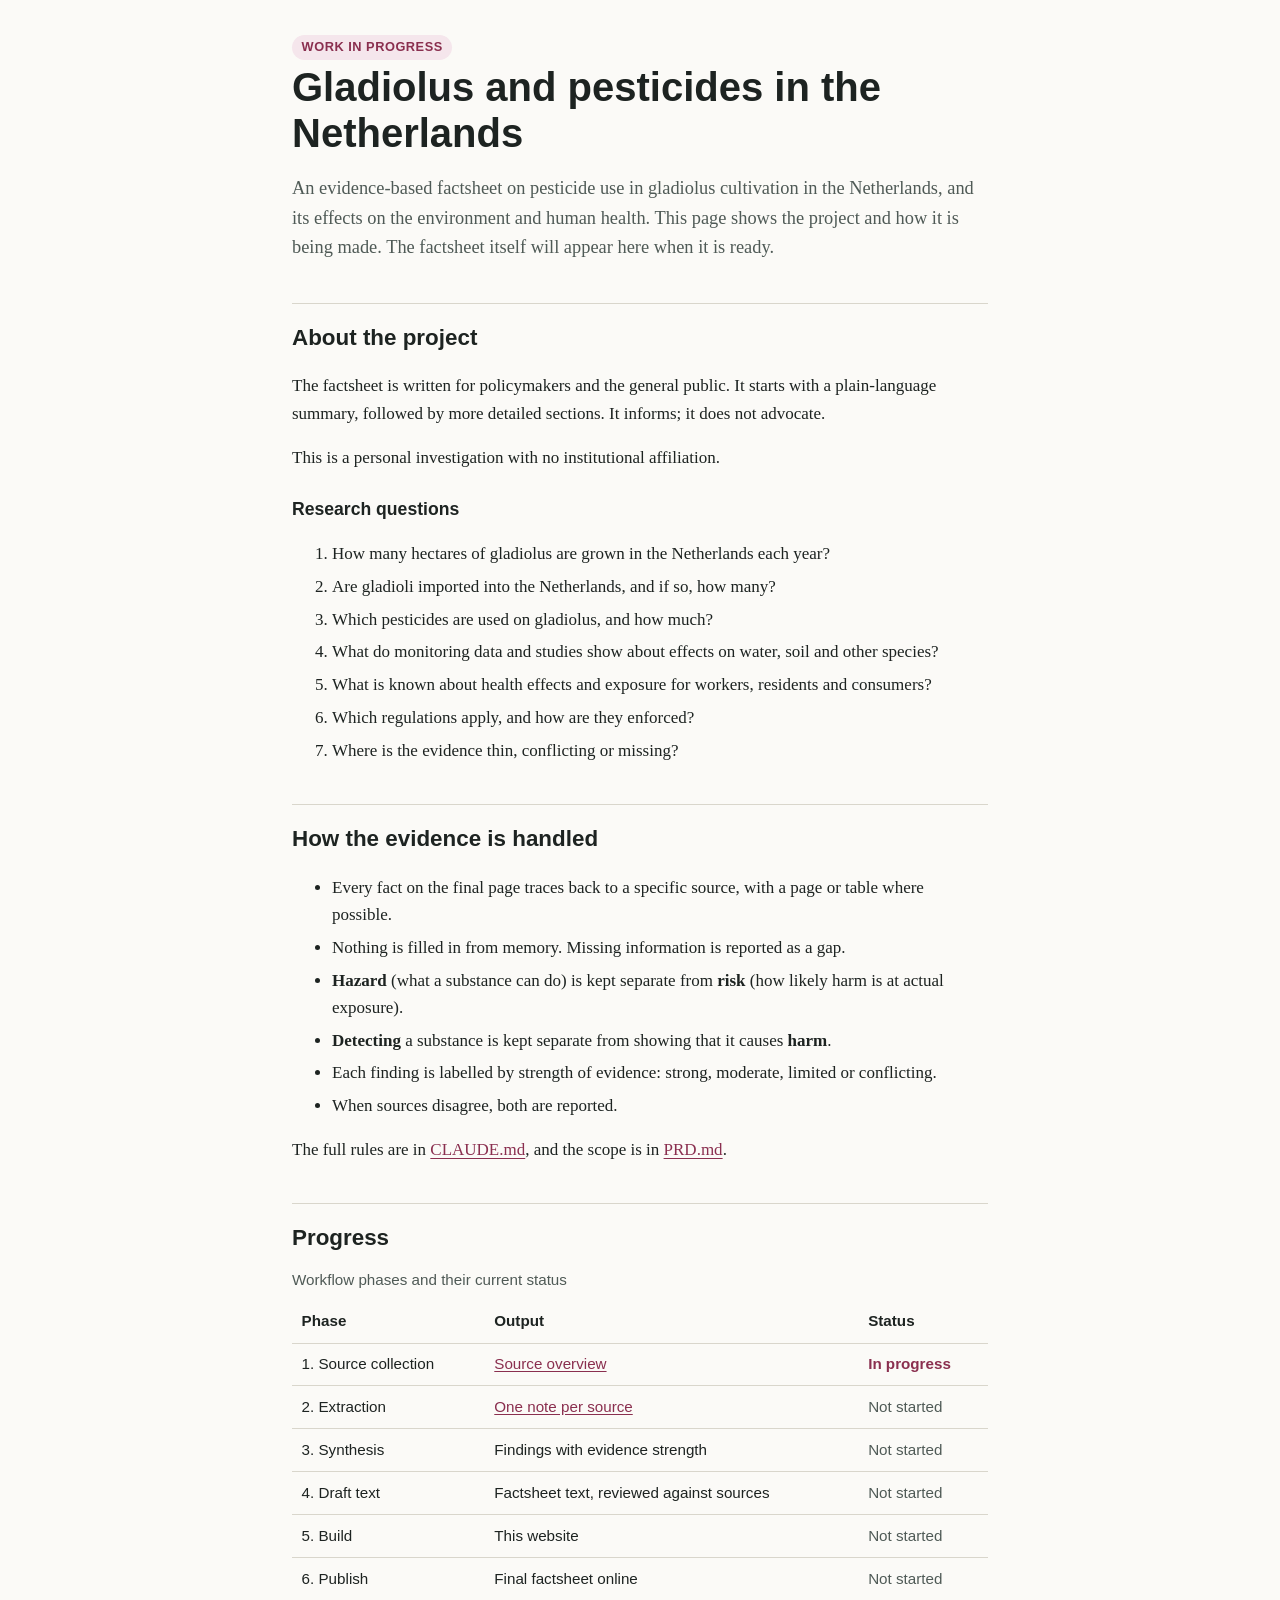
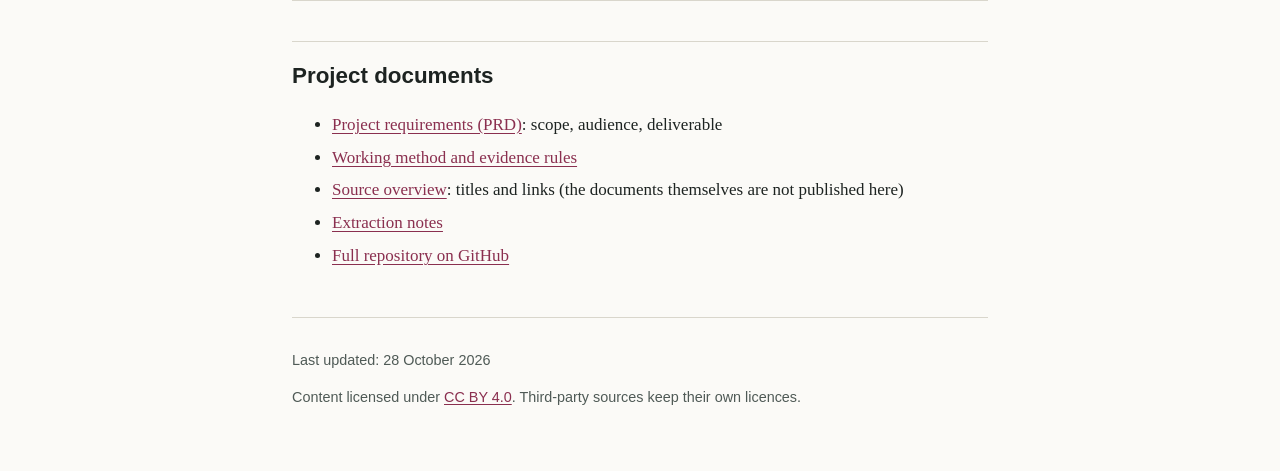
==== docs/index.html @ 770f5d23 "Set up project repository and work-in-progress site Share the PRD, working method, source overview, " ====
<!DOCTYPE html>
<html lang="en-GB">
<head>
  <meta charset="utf-8">
  <meta name="viewport" content="width=device-width, initial-scale=1">
  <title>Gladiolus and pesticides in the Netherlands: work in progress</title>
  <meta name="description" content="An evidence-based factsheet in progress on pesticide use in Dutch gladiolus cultivation, and its environmental and health impacts.">
  <link rel="stylesheet" href="style.css">
</head>
<body>
  <a class="skip" href="#main">Skip to content</a>

  <header>
    <p class="tag">Work in progress</p>
    <h1>Gladiolus and pesticides in the Netherlands</h1>
    <p class="lead">An evidence-based factsheet on pesticide use in gladiolus cultivation in the Netherlands, and its effects on the environment and human health. This page shows the project and how it is being made. The factsheet itself will appear here when it is ready.</p>
  </header>

  <main id="main">
    <section aria-labelledby="about">
      <h2 id="about">About the project</h2>
      <p>The factsheet is written for policymakers and the general public. It starts with a plain-language summary, followed by more detailed sections. It informs; it does not advocate.</p>
      <p>This is a personal investigation with no institutional affiliation.</p>

      <h3>Research questions</h3>
      <ol>
        <li>How many hectares of gladiolus are grown in the Netherlands each year?</li>
        <li>Are gladioli imported into the Netherlands, and if so, how many?</li>
        <li>Which pesticides are used on gladiolus, and how much?</li>
        <li>What do monitoring data and studies show about effects on water, soil and other species?</li>
        <li>What is known about health effects and exposure for workers, residents and consumers?</li>
        <li>Which regulations apply, and how are they enforced?</li>
        <li>Where is the evidence thin, conflicting or missing?</li>
      </ol>
    </section>

    <section aria-labelledby="method">
      <h2 id="method">How the evidence is handled</h2>
      <ul>
        <li>Every fact on the final page traces back to a specific source, with a page or table where possible.</li>
        <li>Nothing is filled in from memory. Missing information is reported as a gap.</li>
        <li><strong>Hazard</strong> (what a substance can do) is kept separate from <strong>risk</strong> (how likely harm is at actual exposure).</li>
        <li><strong>Detecting</strong> a substance is kept separate from showing that it causes <strong>harm</strong>.</li>
        <li>Each finding is labelled by strength of evidence: strong, moderate, limited or conflicting.</li>
        <li>When sources disagree, both are reported.</li>
      </ul>
      <p>The full rules are in <a href="https://github.com/grebbel/gladiolen-factsheet/blob/main/CLAUDE.md">CLAUDE.md</a>, and the scope is in <a href="https://github.com/grebbel/gladiolen-factsheet/blob/main/PRD.md">PRD.md</a>.</p>
    </section>

    <section aria-labelledby="progress">
      <h2 id="progress">Progress</h2>
      <div class="table-wrap">
        <table>
          <caption>Workflow phases and their current status</caption>
          <thead>
            <tr><th scope="col">Phase</th><th scope="col">Output</th><th scope="col">Status</th></tr>
          </thead>
          <tbody>
            <tr><td>1. Source collection</td><td><a href="https://github.com/grebbel/gladiolen-factsheet/blob/main/sources/overview.md">Source overview</a></td><td><span class="status now">In progress</span></td></tr>
            <tr><td>2. Extraction</td><td><a href="https://github.com/grebbel/gladiolen-factsheet/tree/main/notes">One note per source</a></td><td><span class="status">Not started</span></td></tr>
            <tr><td>3. Synthesis</td><td>Findings with evidence strength</td><td><span class="status">Not started</span></td></tr>
            <tr><td>4. Draft text</td><td>Factsheet text, reviewed against sources</td><td><span class="status">Not started</span></td></tr>
            <tr><td>5. Build</td><td>This website</td><td><span class="status">Not started</span></td></tr>
            <tr><td>6. Publish</td><td>Final factsheet online</td><td><span class="status">Not started</span></td></tr>
          </tbody>
        </table>
      </div>
    </section>

    <section aria-labelledby="files">
      <h2 id="files">Project documents</h2>
      <ul>
        <li><a href="https://github.com/grebbel/gladiolen-factsheet/blob/main/PRD.md">Project requirements (PRD)</a>: scope, audience, deliverable</li>
        <li><a href="https://github.com/grebbel/gladiolen-factsheet/blob/main/CLAUDE.md">Working method and evidence rules</a></li>
        <li><a href="https://github.com/grebbel/gladiolen-factsheet/blob/main/sources/overview.md">Source overview</a>: titles and links (the documents themselves are not published here)</li>
        <li><a href="https://github.com/grebbel/gladiolen-factsheet/tree/main/notes">Extraction notes</a></li>
        <li><a href="https://github.com/grebbel/gladiolen-factsheet">Full repository on GitHub</a></li>
      </ul>
    </section>
  </main>

  <footer>
    <p>Last updated: <time datetime="2026-10-28">28 October 2026</time></p>
    <p>Content licensed under <a href="https://creativecommons.org/licenses/by/4.0/">CC BY 4.0</a>. Third-party sources keep their own licences.</p>
  </footer>
</body>
</html>
---- docs/style.css ----
:root {
  --text: #1d2321;
  --muted: #4f5a56;
  --bg: #fbfaf7;
  --surface: #ffffff;
  --border: #d9d6cc;
  --accent: #8a2f4f;
  --accent-soft: #f5e6ec;
  --link: #8a2f4f;
}

@media (prefers-color-scheme: dark) {
  :root {
    --text: #ecebe6;
    --muted: #b4b8b2;
    --bg: #171a19;
    --surface: #202423;
    --border: #3a403e;
    --accent: #f0a3bf;
    --accent-soft: #3d2530;
    --link: #f0a3bf;
  }
}

*, *::before, *::after { box-sizing: border-box; }

body {
  margin: 0 auto;
  max-width: 46rem;
  padding: 2rem 1.25rem 3rem;
  font: 1.0625rem/1.6 Georgia, "Iowan Old Style", "Times New Roman", serif;
  color: var(--text);
  background: var(--bg);
}

h1, h2, h3, .tag, table, footer, .skip {
  font-family: -apple-system, "Segoe UI", Roboto, "Helvetica Neue", Arial, sans-serif;
}

h1 { font-size: clamp(1.8rem, 5vw, 2.5rem); line-height: 1.15; margin: 0.25rem 0 1rem; }
h2 { font-size: 1.4rem; margin: 2.5rem 0 0.75rem; padding-top: 1rem; border-top: 1px solid var(--border); }
h3 { font-size: 1.1rem; margin: 1.5rem 0 0.5rem; }

a { color: var(--link); text-underline-offset: 0.15em; }
a:focus-visible { outline: 3px solid var(--accent); outline-offset: 2px; }

.skip { position: absolute; left: -999px; }
.skip:focus { left: 1rem; top: 1rem; background: var(--surface); padding: 0.5rem 1rem; }

.tag {
  display: inline-block;
  margin: 0;
  padding: 0.15rem 0.6rem;
  font-size: 0.8rem;
  font-weight: 600;
  letter-spacing: 0.04em;
  text-transform: uppercase;
  color: var(--accent);
  background: var(--accent-soft);
  border-radius: 999px;
}

.lead { font-size: 1.15rem; color: var(--muted); }

li { margin-bottom: 0.35rem; }

.table-wrap { overflow-x: auto; }
table { width: 100%; border-collapse: collapse; font-size: 0.95rem; }
caption { text-align: left; color: var(--muted); padding-bottom: 0.5rem; }
th, td { text-align: left; padding: 0.55rem 0.6rem; border-bottom: 1px solid var(--border); vertical-align: top; }
th { font-weight: 600; }

.status { white-space: nowrap; color: var(--muted); }
.status.now { color: var(--accent); font-weight: 600; }

footer {
  margin-top: 3rem;
  padding-top: 1rem;
  border-top: 1px solid var(--border);
  font-size: 0.9rem;
  color: var(--muted);
}

@media print {
  body { background: #fff; color: #000; max-width: none; padding: 0; font-size: 11pt; }
  .skip, .tag { display: none; }
  a { color: #000; }
  main a[href^="http"]::after { content: " (" attr(href) ")"; font-size: 0.85em; word-break: break-all; }
  h2 { break-after: avoid; }
}
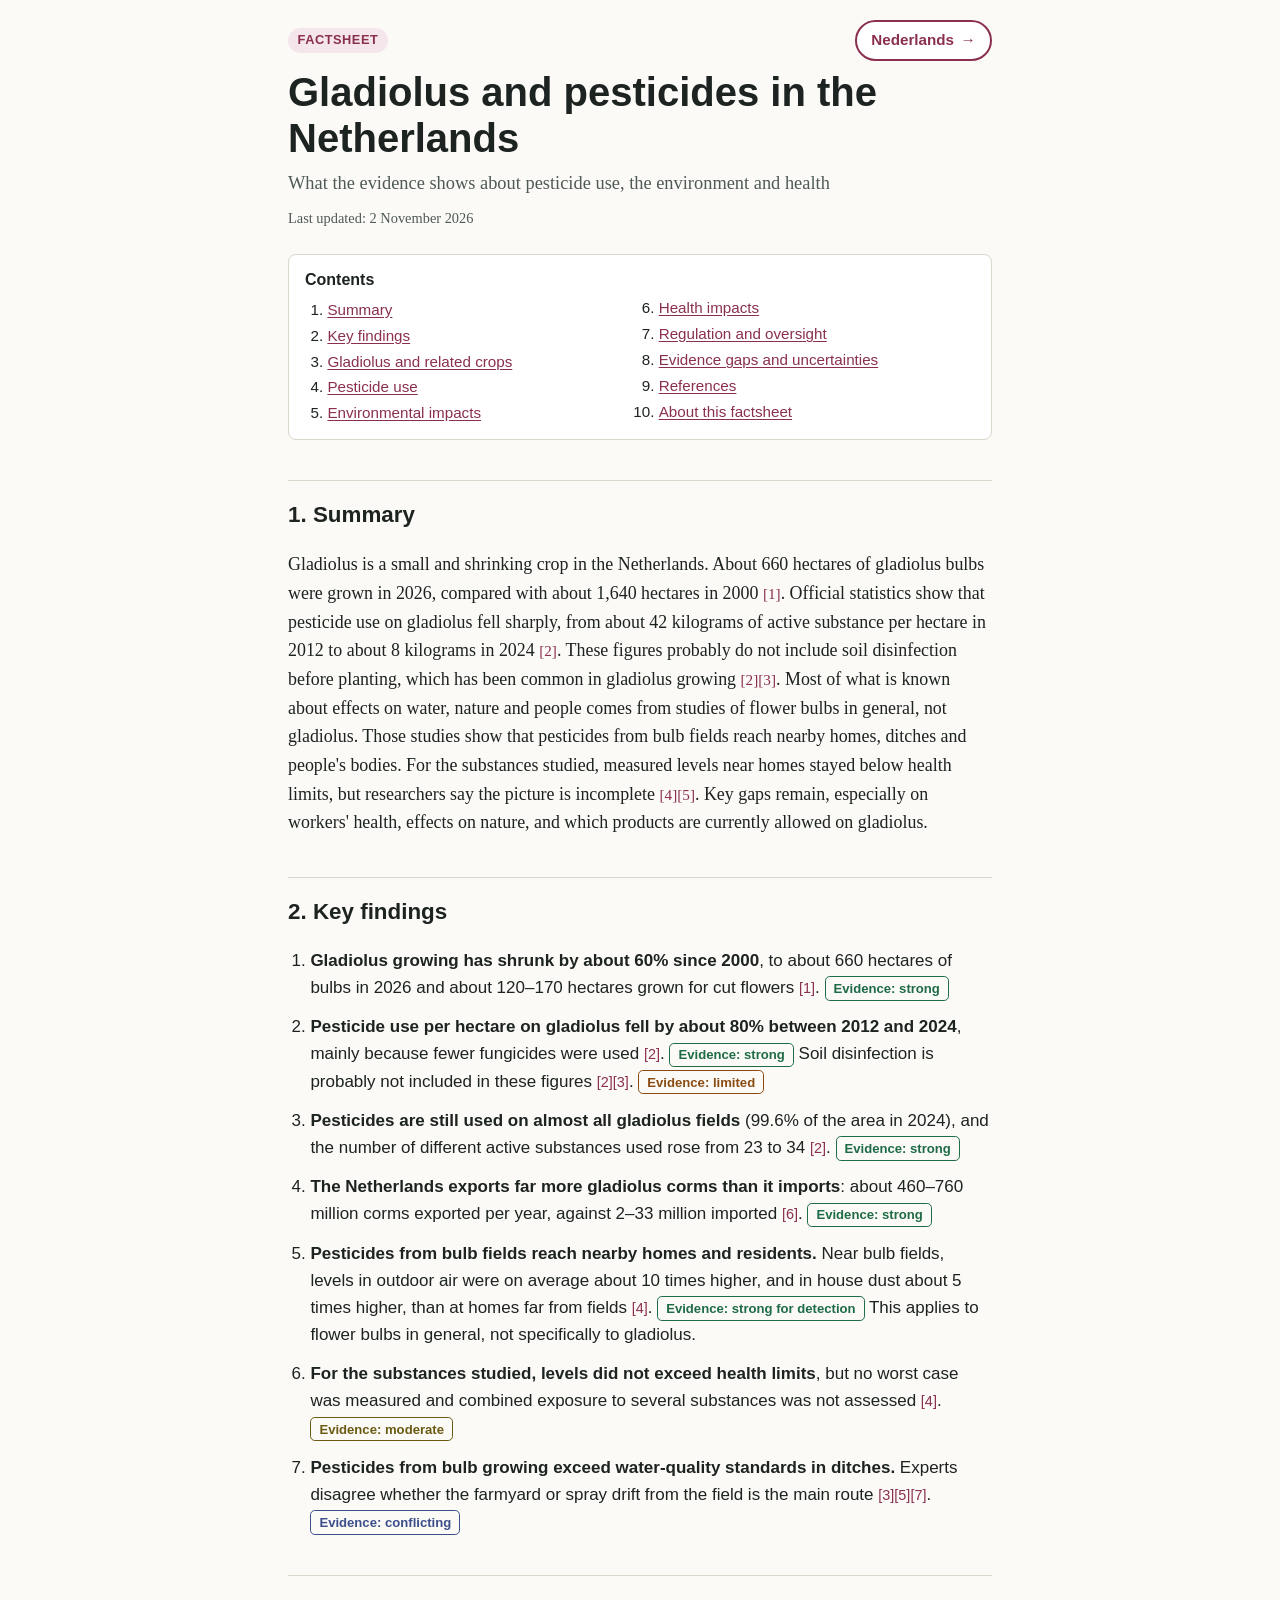
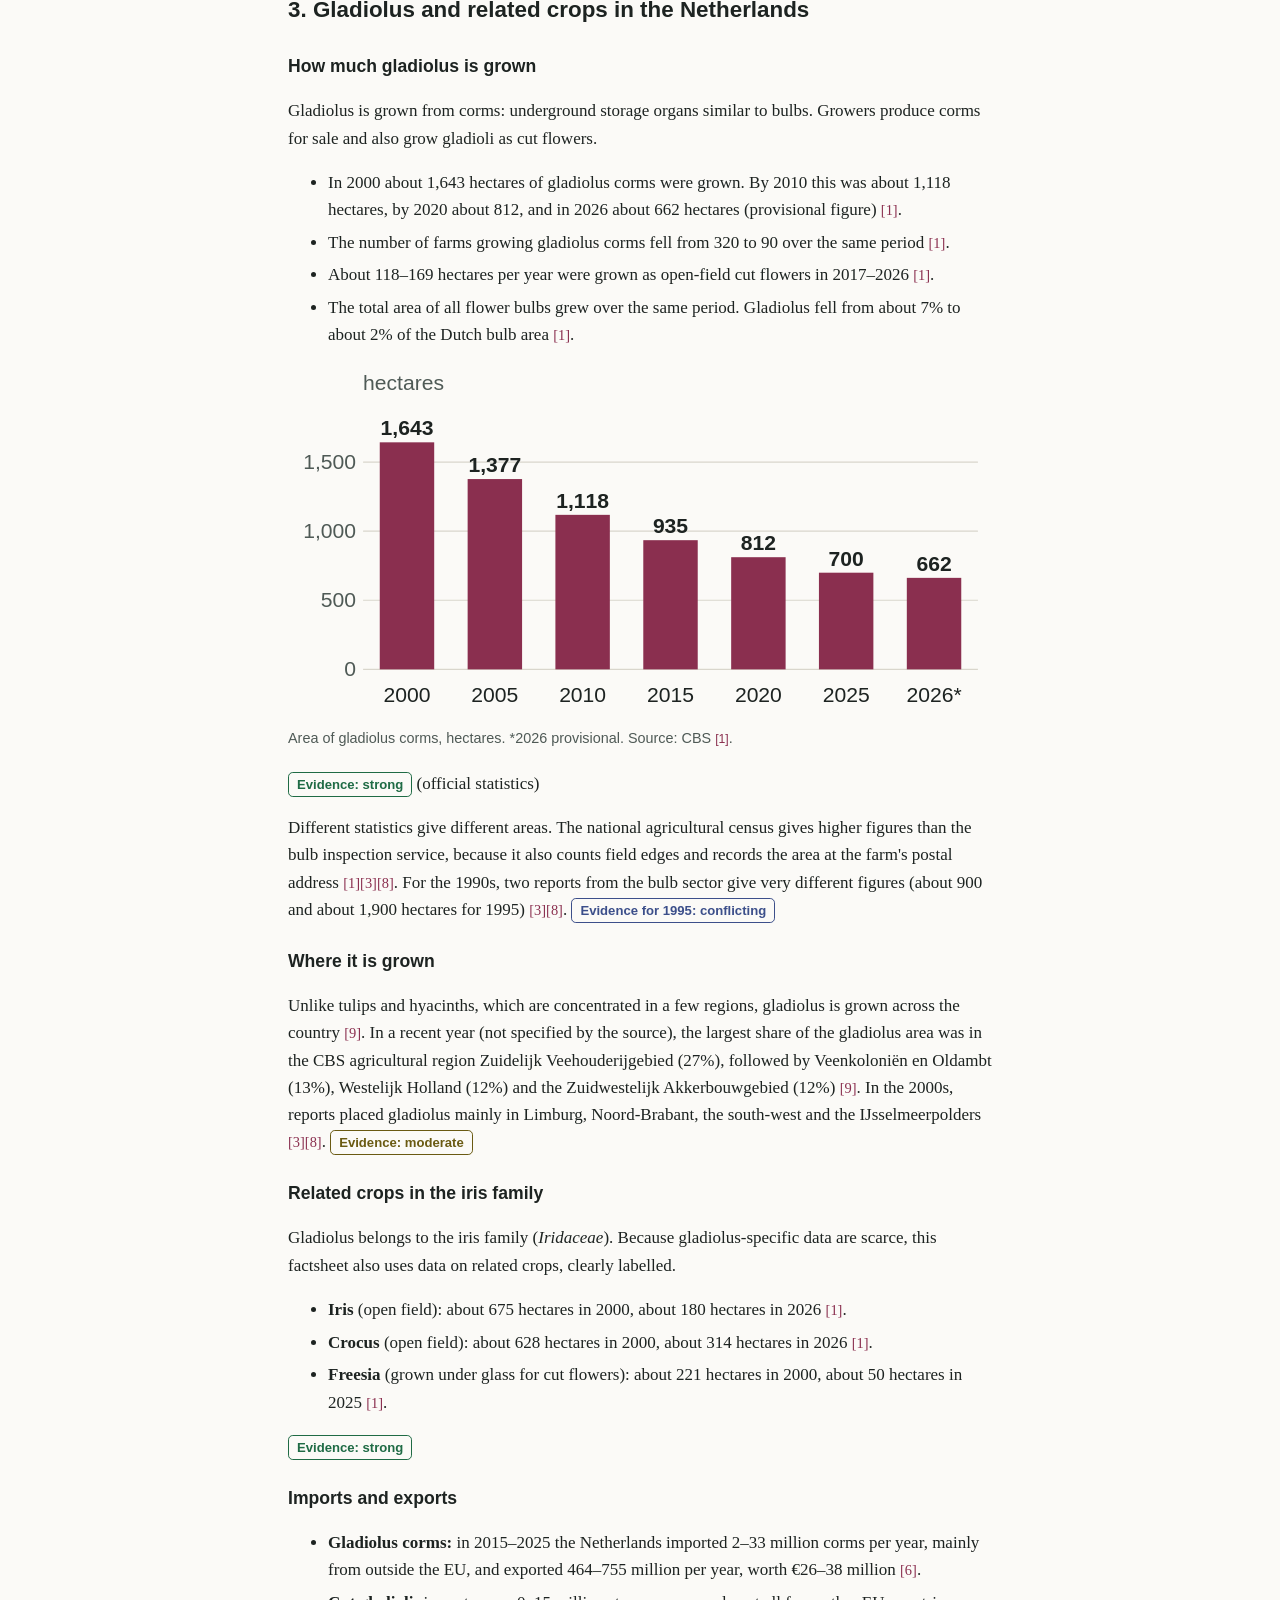
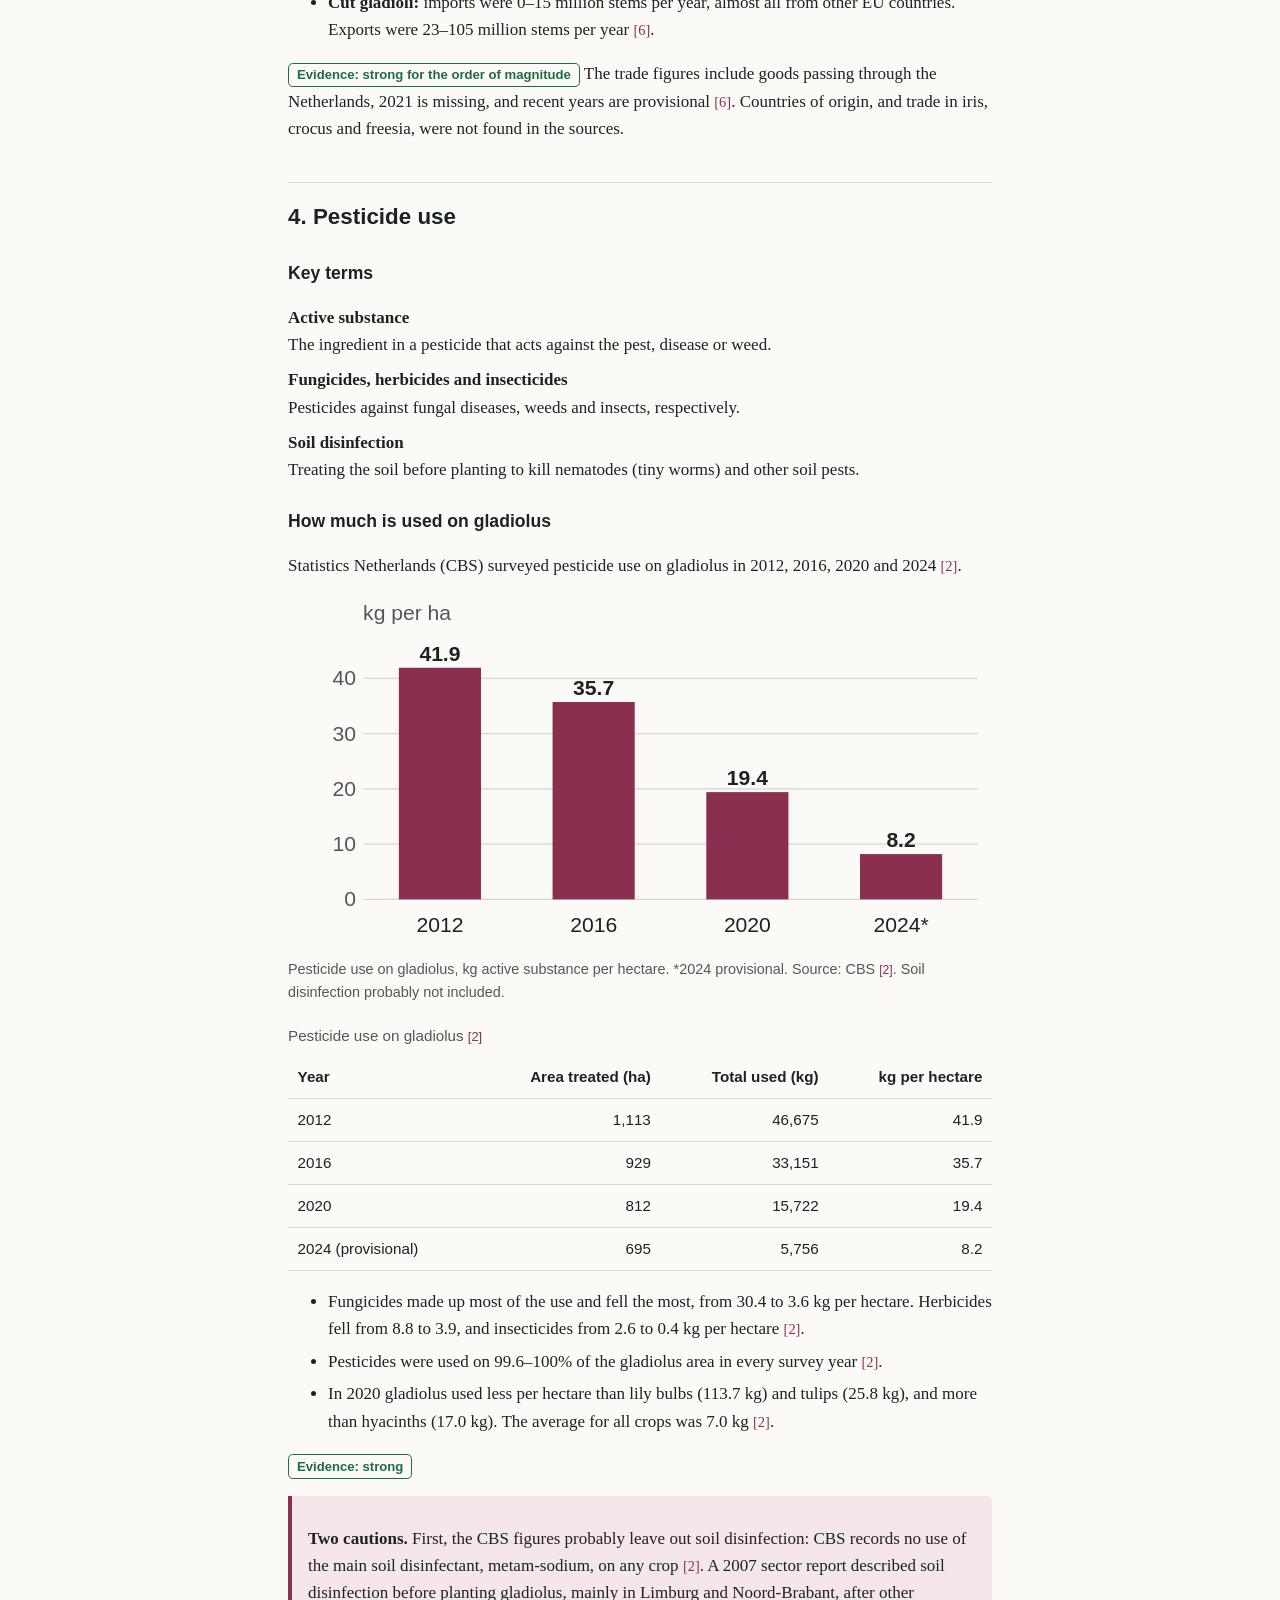
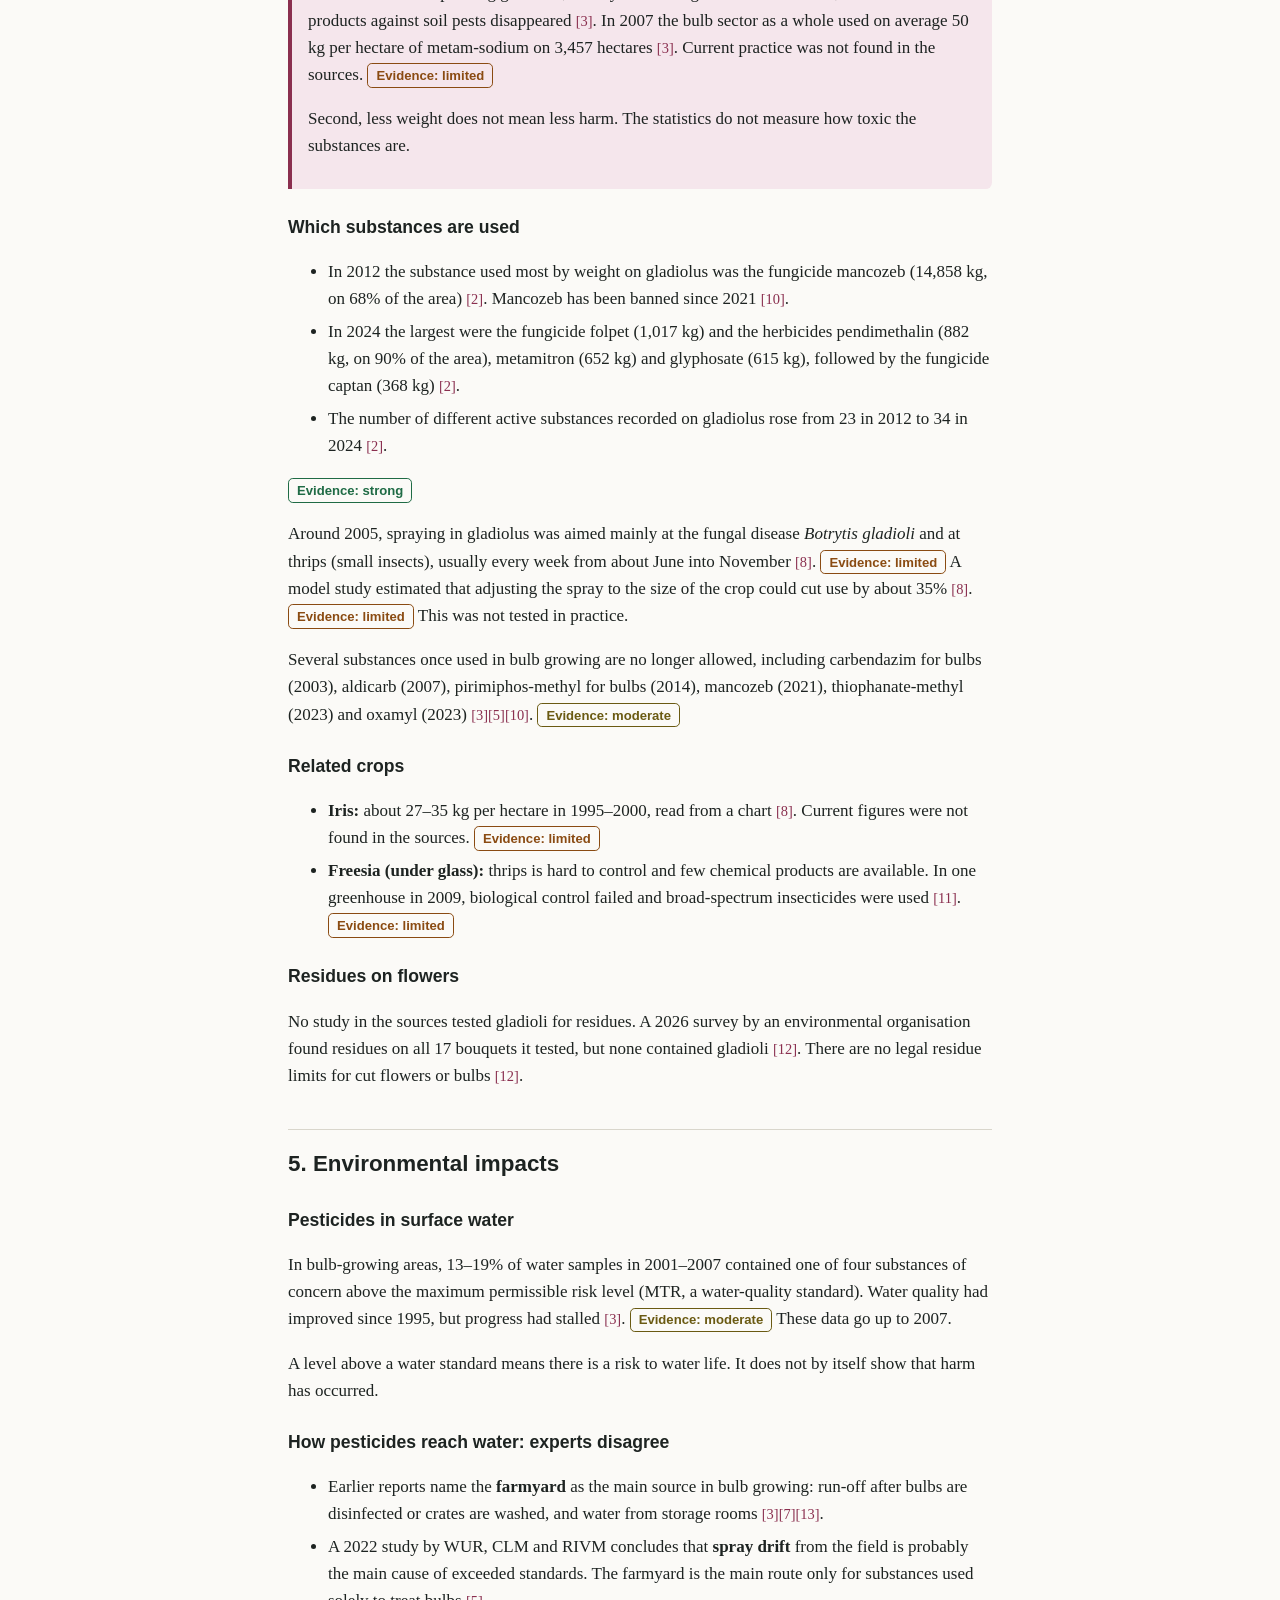
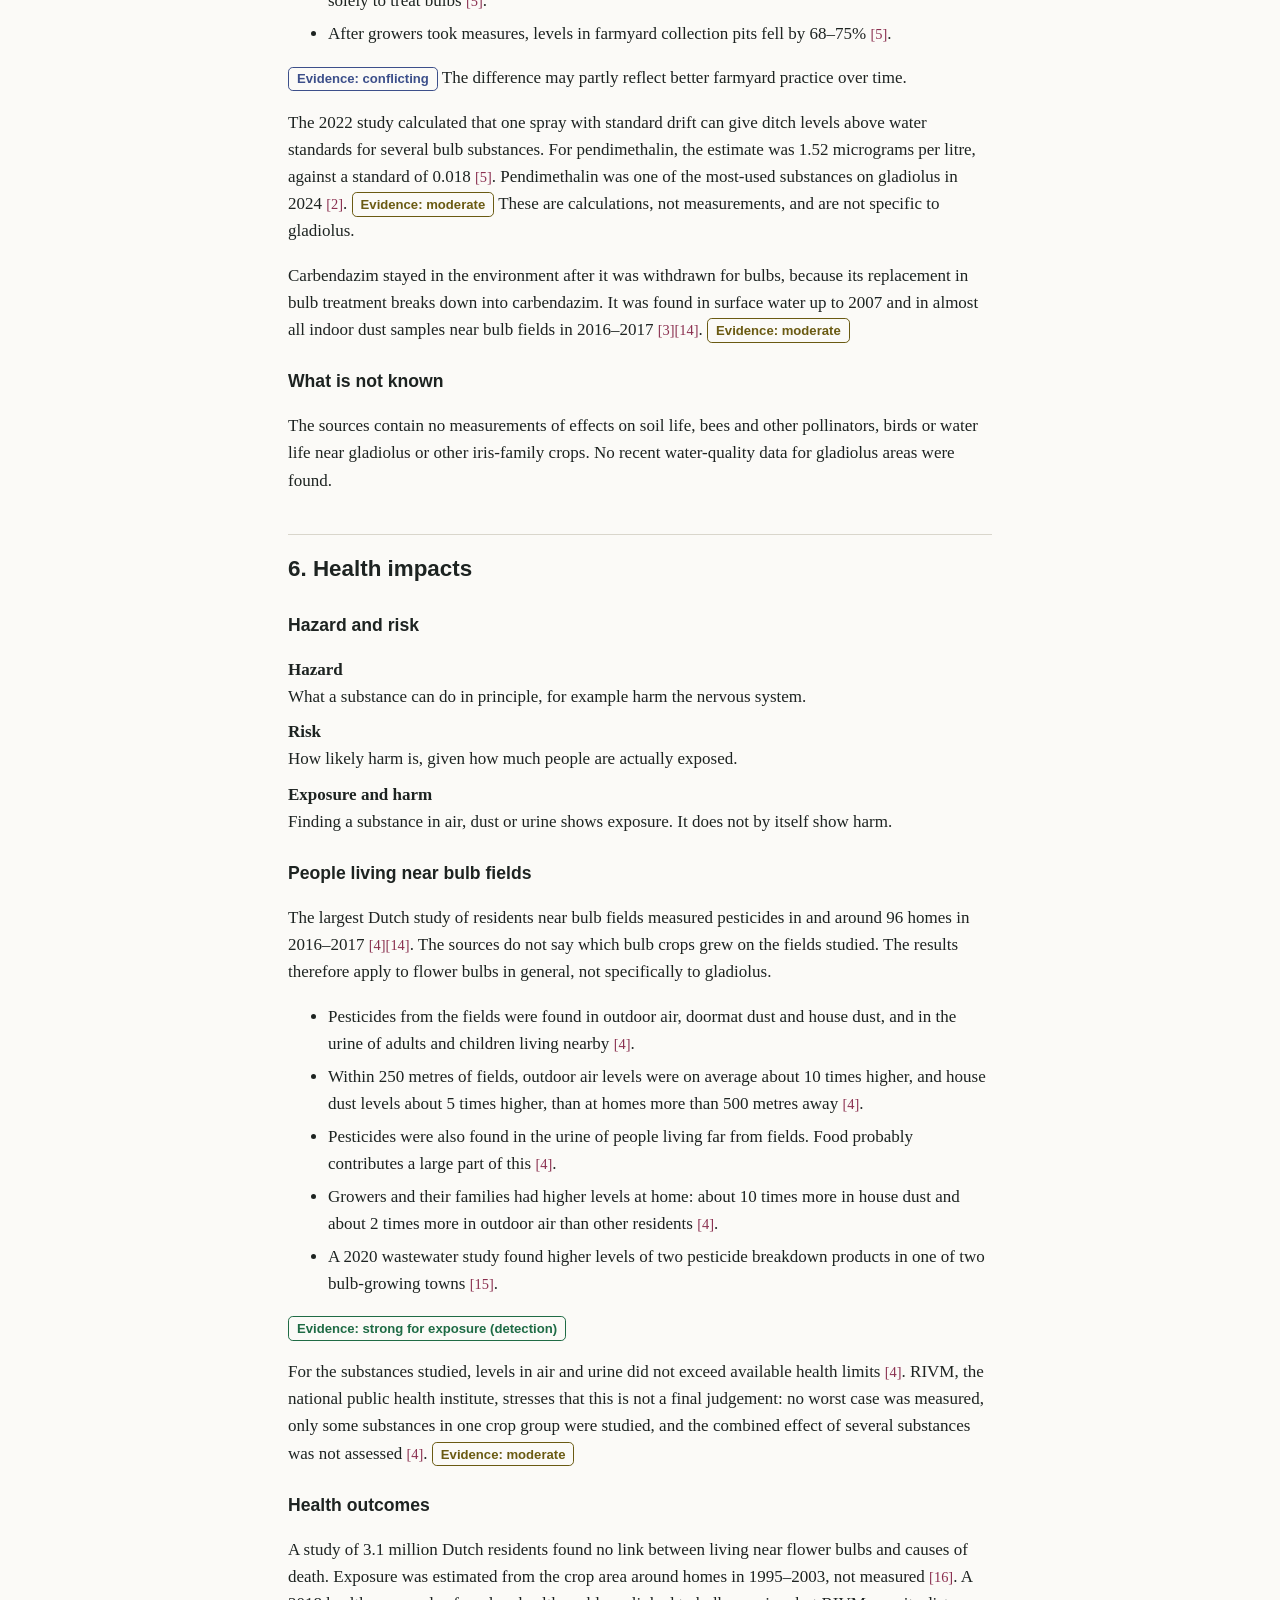
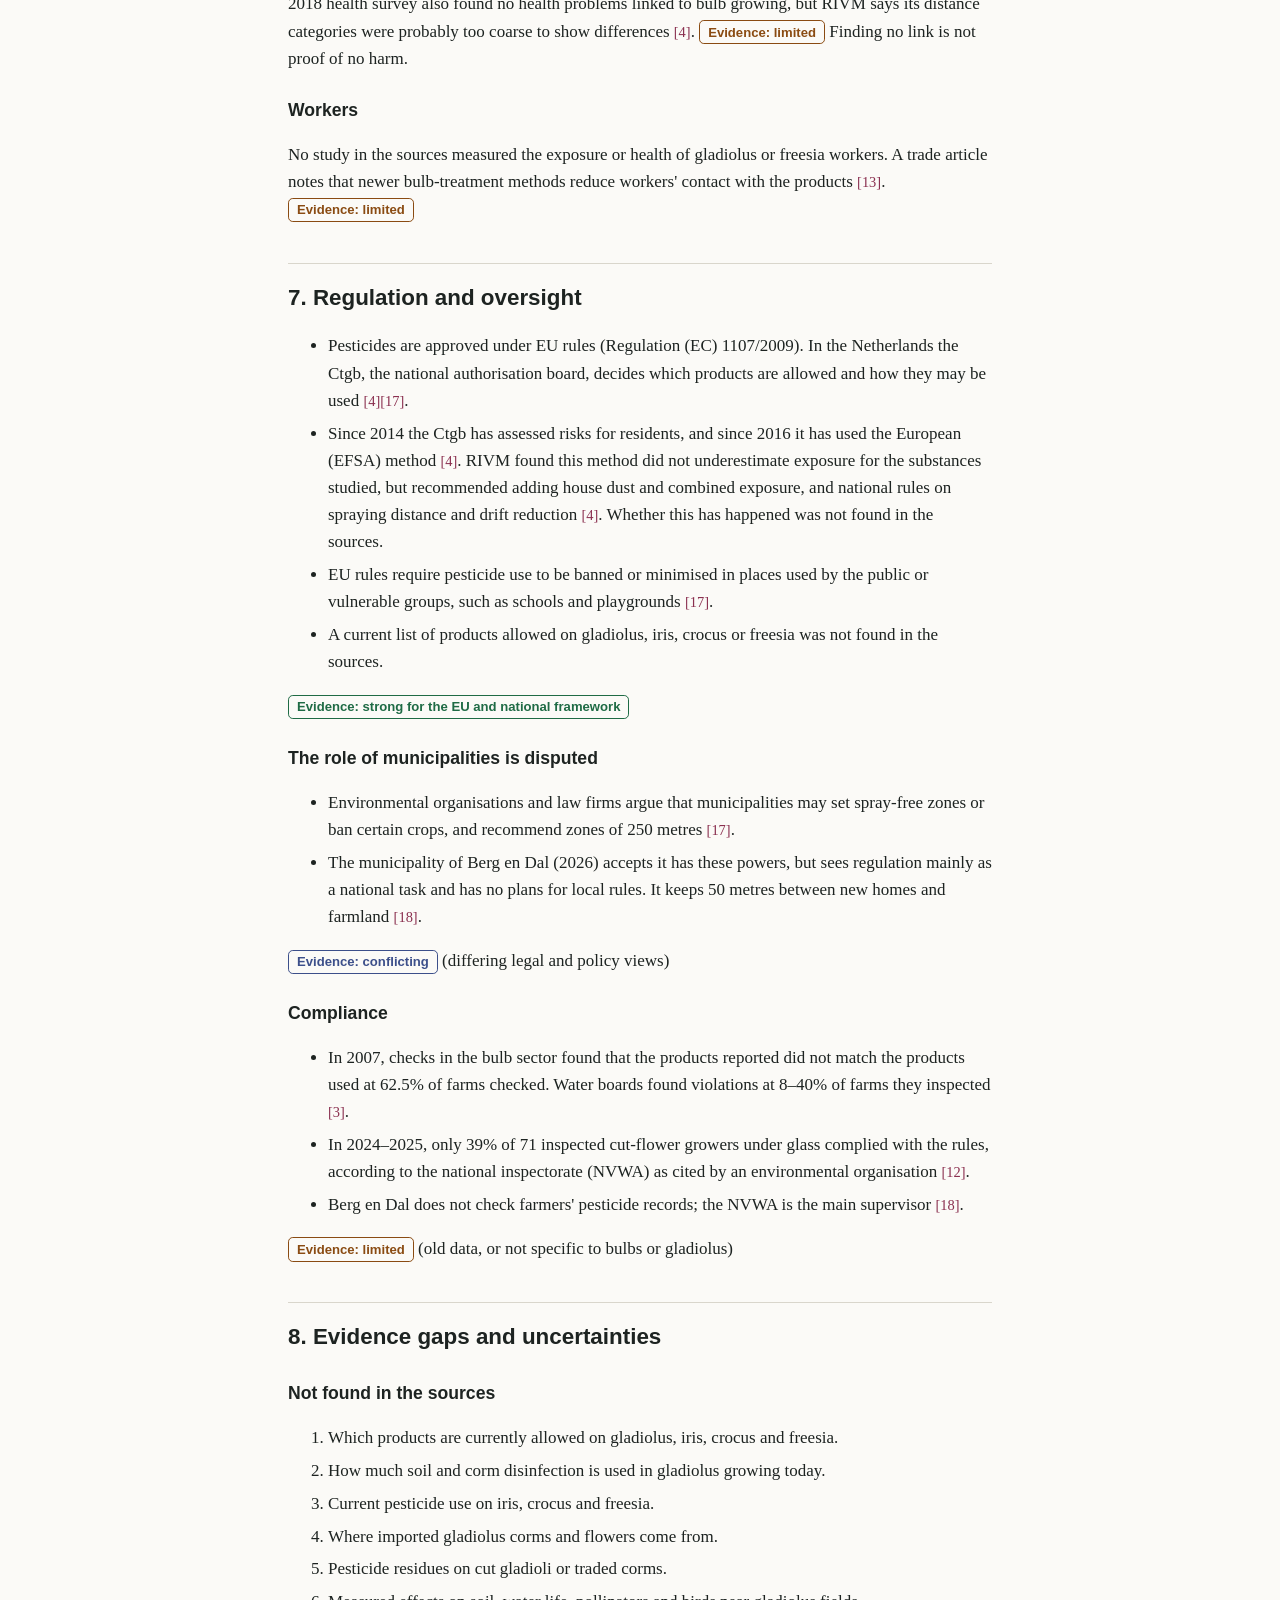
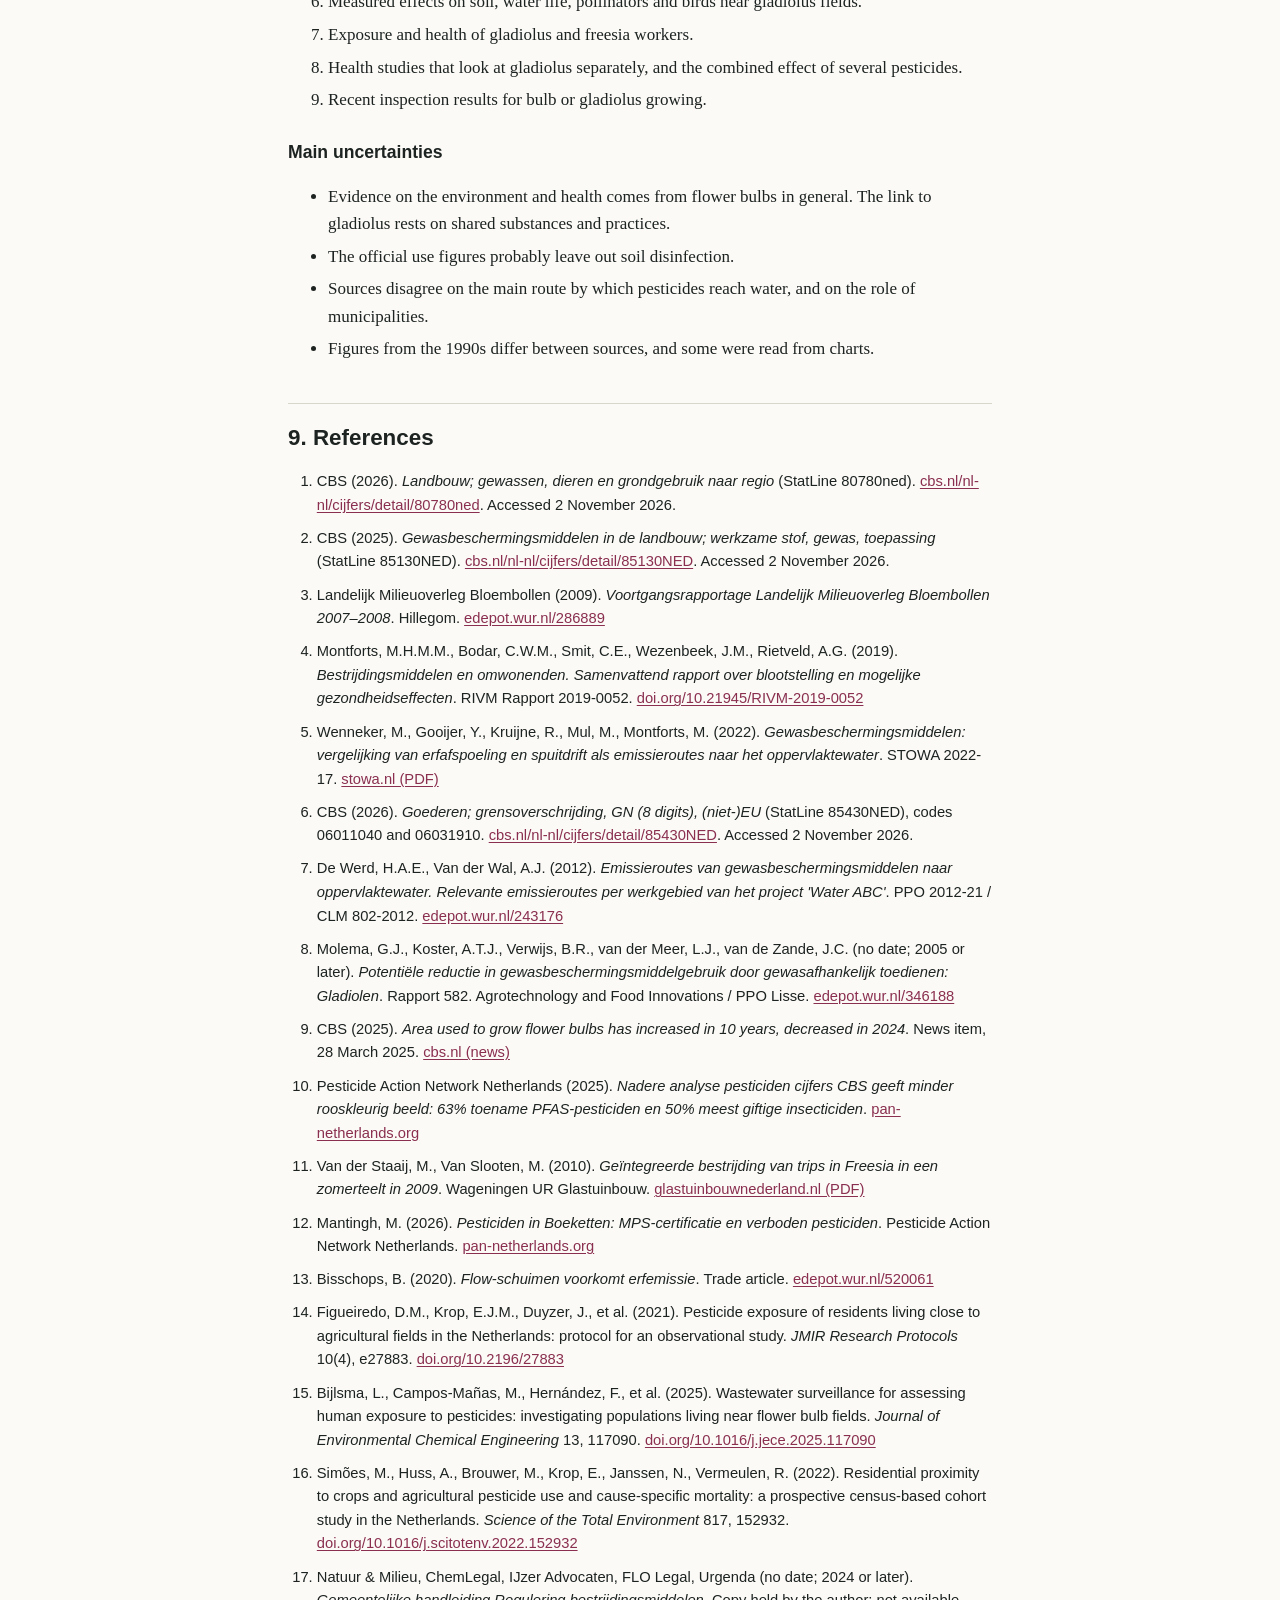
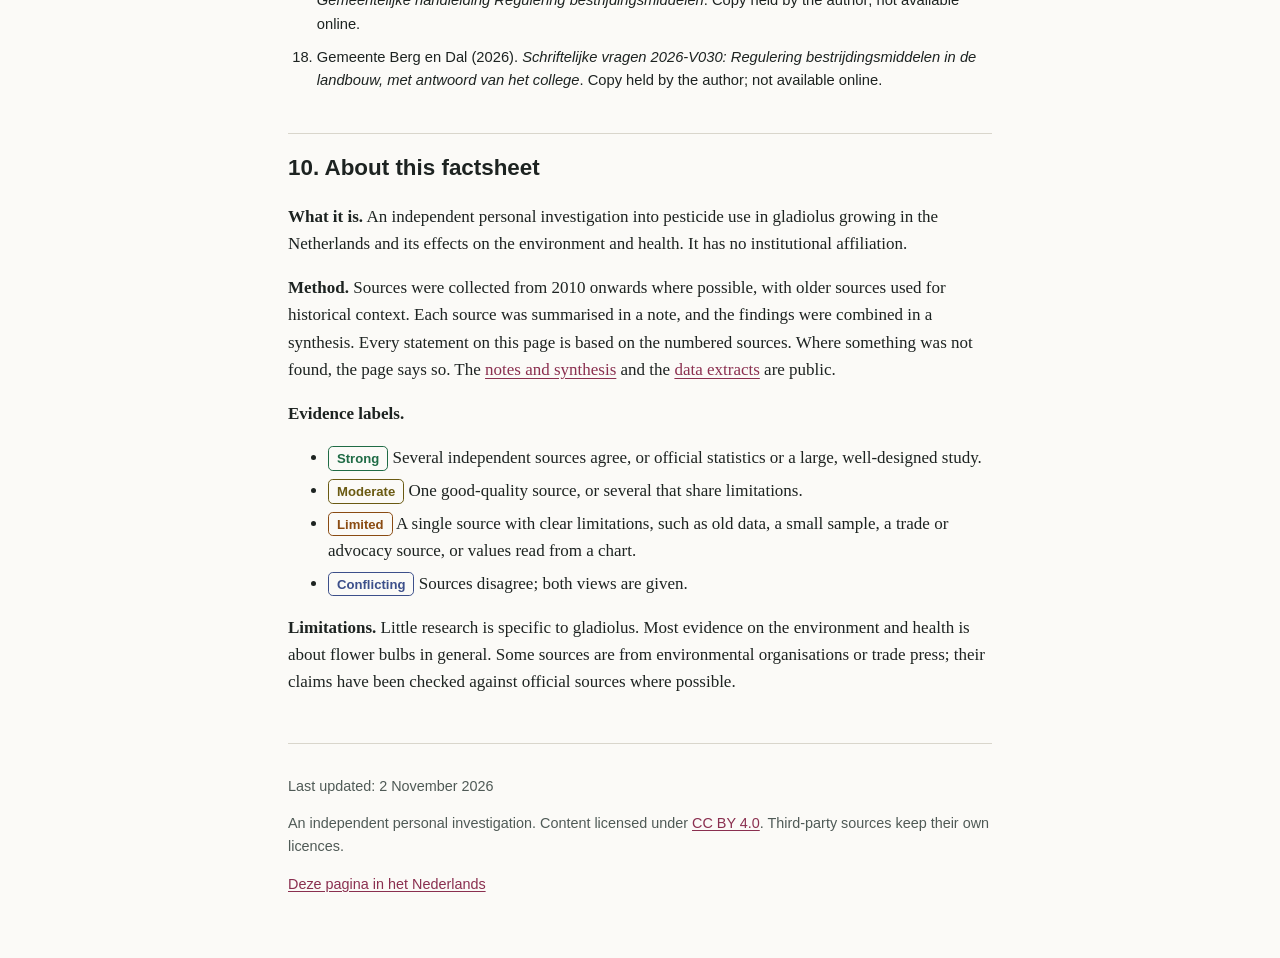
==== commit 6603949b: "Publish bilingual factsheet with notes, synthesis and CBS data - Factsheet website in docs/: English" ====
--- a/docs/index.html
+++ b/docs/index.html
@@ -3,85 +3,365 @@
 <head>
   <meta charset="utf-8">
   <meta name="viewport" content="width=device-width, initial-scale=1">
-  <title>Gladiolus and pesticides in the Netherlands: work in progress</title>
-  <meta name="description" content="An evidence-based factsheet in progress on pesticide use in Dutch gladiolus cultivation, and its environmental and health impacts.">
+  <title>Gladiolus and pesticides in the Netherlands</title>
+  <meta name="description" content="An evidence-based factsheet on pesticide use in Dutch gladiolus cultivation and its effects on the environment and health, with every claim linked to its source.">
   <link rel="stylesheet" href="style.css">
+  <link rel="alternate" hreflang="nl" href="nl/">
+  <link rel="alternate" hreflang="en" href="./">
 </head>
 <body>
   <a class="skip" href="#main">Skip to content</a>
 
   <header>
-    <p class="tag">Work in progress</p>
+    <div class="topbar">
+      <p class="tag">Factsheet</p>
+      <a class="lang-switch" href="nl/" hreflang="nl" lang="nl">Nederlands <span aria-hidden="true">→</span></a>
+    </div>
     <h1>Gladiolus and pesticides in the Netherlands</h1>
-    <p class="lead">An evidence-based factsheet on pesticide use in gladiolus cultivation in the Netherlands, and its effects on the environment and human health. This page shows the project and how it is being made. The factsheet itself will appear here when it is ready.</p>
+    <p class="subtitle">What the evidence shows about pesticide use, the environment and health</p>
+    <p class="updated">Last updated: <time datetime="2026-11-02">2 November 2026</time></p>
+
+    <nav class="toc" aria-labelledby="toc-title">
+      <h2 id="toc-title">Contents</h2>
+      <ol>
+        <li><a href="#summary">Summary</a></li>
+        <li><a href="#key-findings">Key findings</a></li>
+        <li><a href="#cultivation">Gladiolus and related crops</a></li>
+        <li><a href="#use">Pesticide use</a></li>
+        <li><a href="#environment">Environmental impacts</a></li>
+        <li><a href="#health">Health impacts</a></li>
+        <li><a href="#regulation">Regulation and oversight</a></li>
+        <li><a href="#gaps">Evidence gaps and uncertainties</a></li>
+        <li><a href="#references">References</a></li>
+        <li><a href="#about">About this factsheet</a></li>
+      </ol>
+    </nav>
   </header>
 
   <main id="main">
-    <section aria-labelledby="about">
-      <h2 id="about">About the project</h2>
-      <p>The factsheet is written for policymakers and the general public. It starts with a plain-language summary, followed by more detailed sections. It informs; it does not advocate.</p>
-      <p>This is a personal investigation with no institutional affiliation.</p>
-
-      <h3>Research questions</h3>
-      <ol>
-        <li>How many hectares of gladiolus are grown in the Netherlands each year?</li>
-        <li>Are gladioli imported into the Netherlands, and if so, how many?</li>
-        <li>Which pesticides are used on gladiolus, and how much?</li>
-        <li>What do monitoring data and studies show about effects on water, soil and other species?</li>
-        <li>What is known about health effects and exposure for workers, residents and consumers?</li>
-        <li>Which regulations apply, and how are they enforced?</li>
-        <li>Where is the evidence thin, conflicting or missing?</li>
+    <section aria-labelledby="summary">
+      <h2 id="summary">1. Summary</h2>
+      <p class="summary">Gladiolus is a small and shrinking crop in the Netherlands. About 660 hectares of gladiolus bulbs were grown in 2026, compared with about 1,640 hectares in 2000 <a class="cite" href="#ref-1">[1]</a>. Official statistics show that pesticide use on gladiolus fell sharply, from about 42 kilograms of active substance per hectare in 2012 to about 8 kilograms in 2024 <a class="cite" href="#ref-2">[2]</a>. These figures probably do not include soil disinfection before planting, which has been common in gladiolus growing <a class="cite" href="#ref-2">[2]</a><a class="cite" href="#ref-3">[3]</a>. Most of what is known about effects on water, nature and people comes from studies of flower bulbs in general, not gladiolus. Those studies show that pesticides from bulb fields reach nearby homes, ditches and people's bodies. For the substances studied, measured levels near homes stayed below health limits, but researchers say the picture is incomplete <a class="cite" href="#ref-4">[4]</a><a class="cite" href="#ref-5">[5]</a>. Key gaps remain, especially on workers' health, effects on nature, and which products are currently allowed on gladiolus.</p>
+    </section>
+
+    <section aria-labelledby="key-findings">
+      <h2 id="key-findings">2. Key findings</h2>
+      <ol class="key-findings">
+        <li><strong>Gladiolus growing has shrunk by about 60% since 2000</strong>, to about 660 hectares of bulbs in 2026 and about 120–170 hectares grown for cut flowers <a class="cite" href="#ref-1">[1]</a>. <span class="evidence strong">Evidence: strong</span></li>
+        <li><strong>Pesticide use per hectare on gladiolus fell by about 80% between 2012 and 2024</strong>, mainly because fewer fungicides were used <a class="cite" href="#ref-2">[2]</a>. <span class="evidence strong">Evidence: strong</span> Soil disinfection is probably not included in these figures <a class="cite" href="#ref-2">[2]</a><a class="cite" href="#ref-3">[3]</a>. <span class="evidence limited">Evidence: limited</span></li>
+        <li><strong>Pesticides are still used on almost all gladiolus fields</strong> (99.6% of the area in 2024), and the number of different active substances used rose from 23 to 34 <a class="cite" href="#ref-2">[2]</a>. <span class="evidence strong">Evidence: strong</span></li>
+        <li><strong>The Netherlands exports far more gladiolus corms than it imports</strong>: about 460–760 million corms exported per year, against 2–33 million imported <a class="cite" href="#ref-6">[6]</a>. <span class="evidence strong">Evidence: strong</span></li>
+        <li><strong>Pesticides from bulb fields reach nearby homes and residents.</strong> Near bulb fields, levels in outdoor air were on average about 10 times higher, and in house dust about 5 times higher, than at homes far from fields <a class="cite" href="#ref-4">[4]</a>. <span class="evidence strong">Evidence: strong for detection</span> This applies to flower bulbs in general, not specifically to gladiolus.</li>
+        <li><strong>For the substances studied, levels did not exceed health limits</strong>, but no worst case was measured and combined exposure to several substances was not assessed <a class="cite" href="#ref-4">[4]</a>. <span class="evidence moderate">Evidence: moderate</span></li>
+        <li><strong>Pesticides from bulb growing exceed water-quality standards in ditches.</strong> Experts disagree whether the farmyard or spray drift from the field is the main route <a class="cite" href="#ref-3">[3]</a><a class="cite" href="#ref-5">[5]</a><a class="cite" href="#ref-7">[7]</a>. <span class="evidence conflicting">Evidence: conflicting</span></li>
       </ol>
     </section>
 
-    <section aria-labelledby="method">
-      <h2 id="method">How the evidence is handled</h2>
-      <ul>
-        <li>Every fact on the final page traces back to a specific source, with a page or table where possible.</li>
-        <li>Nothing is filled in from memory. Missing information is reported as a gap.</li>
-        <li><strong>Hazard</strong> (what a substance can do) is kept separate from <strong>risk</strong> (how likely harm is at actual exposure).</li>
-        <li><strong>Detecting</strong> a substance is kept separate from showing that it causes <strong>harm</strong>.</li>
-        <li>Each finding is labelled by strength of evidence: strong, moderate, limited or conflicting.</li>
-        <li>When sources disagree, both are reported.</li>
-      </ul>
-      <p>The full rules are in <a href="https://github.com/grebbel/gladiolen-factsheet/blob/main/CLAUDE.md">CLAUDE.md</a>, and the scope is in <a href="https://github.com/grebbel/gladiolen-factsheet/blob/main/PRD.md">PRD.md</a>.</p>
-    </section>
-
-    <section aria-labelledby="progress">
-      <h2 id="progress">Progress</h2>
+    <section aria-labelledby="cultivation">
+      <h2 id="cultivation">3. Gladiolus and related crops in the Netherlands</h2>
+
+      <h3>How much gladiolus is grown</h3>
+      <p>Gladiolus is grown from corms: underground storage organs similar to bulbs. Growers produce corms for sale and also grow gladioli as cut flowers.</p>
+      <ul>
+        <li>In 2000 about 1,643 hectares of gladiolus corms were grown. By 2010 this was about 1,118 hectares, by 2020 about 812, and in 2026 about 662 hectares (provisional figure) <a class="cite" href="#ref-1">[1]</a>.</li>
+        <li>The number of farms growing gladiolus corms fell from 320 to 90 over the same period <a class="cite" href="#ref-1">[1]</a>.</li>
+        <li>About 118–169 hectares per year were grown as open-field cut flowers in 2017–2026 <a class="cite" href="#ref-1">[1]</a>.</li>
+        <li>The total area of all flower bulbs grew over the same period. Gladiolus fell from about 7% to about 2% of the Dutch bulb area <a class="cite" href="#ref-1">[1]</a>.</li>
+      </ul>
+      <figure class="chart" aria-labelledby="chart-area-cap">
+      <svg viewBox="0 0 600 300" role="img" aria-labelledby="chart-area-t chart-area-d" xmlns="http://www.w3.org/2000/svg">
+      <title id="chart-area-t">Area of gladiolus corms in the Netherlands, hectares</title><desc id="chart-area-d">Bar chart. 2000: 1,643 hectares; 2005: 1,377; 2010: 1,118; 2015: 935; 2020: 812; 2025: 700; 2026: 662 (provisional).</desc>
+      <line class="grid" x1="64" x2="588" y1="256.0" y2="256.0"/>
+      <text class="axis" x="58" y="262.0" text-anchor="end">0</text>
+      <line class="grid" x1="64" x2="588" y1="197.1" y2="197.1"/>
+      <text class="axis" x="58" y="203.1" text-anchor="end">500</text>
+      <line class="grid" x1="64" x2="588" y1="138.2" y2="138.2"/>
+      <text class="axis" x="58" y="144.2" text-anchor="end">1,000</text>
+      <line class="grid" x1="64" x2="588" y1="79.3" y2="79.3"/>
+      <text class="axis" x="58" y="85.3" text-anchor="end">1,500</text>
+      <rect class="bar" x="78.2" y="62.5" width="46.4" height="193.5"/>
+      <text class="value" x="101.4" y="56.5" text-anchor="middle">1,643</text>
+      <text x="101.4" y="284.0" text-anchor="middle">2000</text>
+      <rect class="bar" x="153.1" y="93.8" width="46.4" height="162.2"/>
+      <text class="value" x="176.3" y="87.8" text-anchor="middle">1,377</text>
+      <text x="176.3" y="284.0" text-anchor="middle">2005</text>
+      <rect class="bar" x="227.9" y="124.3" width="46.4" height="131.7"/>
+      <text class="value" x="251.1" y="118.3" text-anchor="middle">1,118</text>
+      <text x="251.1" y="284.0" text-anchor="middle">2010</text>
+      <rect class="bar" x="302.8" y="145.9" width="46.4" height="110.1"/>
+      <text class="value" x="326.0" y="139.9" text-anchor="middle">935</text>
+      <text x="326.0" y="284.0" text-anchor="middle">2015</text>
+      <rect class="bar" x="377.7" y="160.4" width="46.4" height="95.6"/>
+      <text class="value" x="400.9" y="154.4" text-anchor="middle">812</text>
+      <text x="400.9" y="284.0" text-anchor="middle">2020</text>
+      <rect class="bar" x="452.5" y="173.6" width="46.4" height="82.4"/>
+      <text class="value" x="475.7" y="167.6" text-anchor="middle">700</text>
+      <text x="475.7" y="284.0" text-anchor="middle">2025</text>
+      <rect class="bar" x="527.4" y="178.0" width="46.4" height="78.0"/>
+      <text class="value" x="550.6" y="172.0" text-anchor="middle">662</text>
+      <text x="550.6" y="284.0" text-anchor="middle">2026*</text>
+      <text class="axis" x="64" y="18" text-anchor="start">hectares</text>
+      </svg>
+      <figcaption id="chart-area-cap">Area of gladiolus corms, hectares. *2026 provisional. Source: CBS <a class="cite" href="#ref-1">[1]</a>.</figcaption>
+      </figure>
+      <p><span class="evidence strong">Evidence: strong</span> (official statistics)</p>
+      <p>Different statistics give different areas. The national agricultural census gives higher figures than the bulb inspection service, because it also counts field edges and records the area at the farm's postal address <a class="cite" href="#ref-1">[1]</a><a class="cite" href="#ref-3">[3]</a><a class="cite" href="#ref-8">[8]</a>. For the 1990s, two reports from the bulb sector give very different figures (about 900 and about 1,900 hectares for 1995) <a class="cite" href="#ref-3">[3]</a><a class="cite" href="#ref-8">[8]</a>. <span class="evidence conflicting">Evidence for 1995: conflicting</span></p>
+
+      <h3>Where it is grown</h3>
+      <p>Unlike tulips and hyacinths, which are concentrated in a few regions, gladiolus is grown across the country <a class="cite" href="#ref-9">[9]</a>. In a recent year (not specified by the source), the largest share of the gladiolus area was in the CBS agricultural region Zuidelijk Veehouderijgebied (27%), followed by Veenkoloniën en Oldambt (13%), Westelijk Holland (12%) and the Zuidwestelijk Akkerbouwgebied (12%) <a class="cite" href="#ref-9">[9]</a>. In the 2000s, reports placed gladiolus mainly in Limburg, Noord-Brabant, the south-west and the IJsselmeerpolders <a class="cite" href="#ref-3">[3]</a><a class="cite" href="#ref-8">[8]</a>. <span class="evidence moderate">Evidence: moderate</span></p>
+
+      <h3>Related crops in the iris family</h3>
+      <p>Gladiolus belongs to the iris family (<i>Iridaceae</i>). Because gladiolus-specific data are scarce, this factsheet also uses data on related crops, clearly labelled.</p>
+      <ul>
+        <li><strong>Iris</strong> (open field): about 675 hectares in 2000, about 180 hectares in 2026 <a class="cite" href="#ref-1">[1]</a>.</li>
+        <li><strong>Crocus</strong> (open field): about 628 hectares in 2000, about 314 hectares in 2026 <a class="cite" href="#ref-1">[1]</a>.</li>
+        <li><strong>Freesia</strong> (grown under glass for cut flowers): about 221 hectares in 2000, about 50 hectares in 2025 <a class="cite" href="#ref-1">[1]</a>.</li>
+      </ul>
+      <p><span class="evidence strong">Evidence: strong</span></p>
+
+      <h3>Imports and exports</h3>
+      <ul>
+        <li><strong>Gladiolus corms:</strong> in 2015–2025 the Netherlands imported 2–33 million corms per year, mainly from outside the EU, and exported 464–755 million per year, worth €26–38 million <a class="cite" href="#ref-6">[6]</a>.</li>
+        <li><strong>Cut gladioli:</strong> imports were 0–15 million stems per year, almost all from other EU countries. Exports were 23–105 million stems per year <a class="cite" href="#ref-6">[6]</a>.</li>
+      </ul>
+      <p><span class="evidence strong">Evidence: strong for the order of magnitude</span> The trade figures include goods passing through the Netherlands, 2021 is missing, and recent years are provisional <a class="cite" href="#ref-6">[6]</a>. Countries of origin, and trade in iris, crocus and freesia, were not found in the sources.</p>
+    </section>
+
+    <section aria-labelledby="use">
+      <h2 id="use">4. Pesticide use</h2>
+
+      <h3>Key terms</h3>
+      <dl class="terms">
+        <dt>Active substance</dt>
+        <dd>The ingredient in a pesticide that acts against the pest, disease or weed.</dd>
+        <dt>Fungicides, herbicides and insecticides</dt>
+        <dd>Pesticides against fungal diseases, weeds and insects, respectively.</dd>
+        <dt>Soil disinfection</dt>
+        <dd>Treating the soil before planting to kill nematodes (tiny worms) and other soil pests.</dd>
+      </dl>
+
+      <h3>How much is used on gladiolus</h3>
+      <p>Statistics Netherlands (CBS) surveyed pesticide use on gladiolus in 2012, 2016, 2020 and 2024 <a class="cite" href="#ref-2">[2]</a>.</p>
+      <figure class="chart" aria-labelledby="chart-use-cap">
+      <svg viewBox="0 0 600 300" role="img" aria-labelledby="chart-use-t chart-use-d" xmlns="http://www.w3.org/2000/svg">
+      <title id="chart-use-t">Pesticide use on gladiolus, kilograms of active substance per hectare</title><desc id="chart-use-d">Bar chart. 2012: 41.9 kg per hectare; 2016: 35.7; 2020: 19.4; 2024: 8.2 (provisional).</desc>
+      <line class="grid" x1="64" x2="588" y1="256.0" y2="256.0"/>
+      <text class="axis" x="58" y="262.0" text-anchor="end">0</text>
+      <line class="grid" x1="64" x2="588" y1="208.9" y2="208.9"/>
+      <text class="axis" x="58" y="214.9" text-anchor="end">10</text>
+      <line class="grid" x1="64" x2="588" y1="161.8" y2="161.8"/>
+      <text class="axis" x="58" y="167.8" text-anchor="end">20</text>
+      <line class="grid" x1="64" x2="588" y1="114.7" y2="114.7"/>
+      <text class="axis" x="58" y="120.7" text-anchor="end">30</text>
+      <line class="grid" x1="64" x2="588" y1="67.6" y2="67.6"/>
+      <text class="axis" x="58" y="73.6" text-anchor="end">40</text>
+      <rect class="bar" x="94.5" y="58.6" width="70.0" height="197.4"/>
+      <text class="value" x="129.5" y="52.6" text-anchor="middle">41.9</text>
+      <text x="129.5" y="284.0" text-anchor="middle">2012</text>
+      <rect class="bar" x="225.5" y="87.8" width="70.0" height="168.2"/>
+      <text class="value" x="260.5" y="81.8" text-anchor="middle">35.7</text>
+      <text x="260.5" y="284.0" text-anchor="middle">2016</text>
+      <rect class="bar" x="356.5" y="164.6" width="70.0" height="91.4"/>
+      <text class="value" x="391.5" y="158.6" text-anchor="middle">19.4</text>
+      <text x="391.5" y="284.0" text-anchor="middle">2020</text>
+      <rect class="bar" x="487.5" y="217.4" width="70.0" height="38.6"/>
+      <text class="value" x="522.5" y="211.4" text-anchor="middle">8.2</text>
+      <text x="522.5" y="284.0" text-anchor="middle">2024*</text>
+      <text class="axis" x="64" y="18" text-anchor="start">kg per ha</text>
+      </svg>
+      <figcaption id="chart-use-cap">Pesticide use on gladiolus, kg active substance per hectare. *2024 provisional. Source: CBS <a class="cite" href="#ref-2">[2]</a>. Soil disinfection probably not included.</figcaption>
+      </figure>
       <div class="table-wrap">
         <table>
-          <caption>Workflow phases and their current status</caption>
+          <caption>Pesticide use on gladiolus <a class="cite" href="#ref-2">[2]</a></caption>
           <thead>
-            <tr><th scope="col">Phase</th><th scope="col">Output</th><th scope="col">Status</th></tr>
+            <tr><th scope="col">Year</th><th scope="col" class="num">Area treated (ha)</th><th scope="col" class="num">Total used (kg)</th><th scope="col" class="num">kg per hectare</th></tr>
           </thead>
           <tbody>
-            <tr><td>1. Source collection</td><td><a href="https://github.com/grebbel/gladiolen-factsheet/blob/main/sources/overview.md">Source overview</a></td><td><span class="status now">In progress</span></td></tr>
-            <tr><td>2. Extraction</td><td><a href="https://github.com/grebbel/gladiolen-factsheet/tree/main/notes">One note per source</a></td><td><span class="status">Not started</span></td></tr>
-            <tr><td>3. Synthesis</td><td>Findings with evidence strength</td><td><span class="status">Not started</span></td></tr>
-            <tr><td>4. Draft text</td><td>Factsheet text, reviewed against sources</td><td><span class="status">Not started</span></td></tr>
-            <tr><td>5. Build</td><td>This website</td><td><span class="status">Not started</span></td></tr>
-            <tr><td>6. Publish</td><td>Final factsheet online</td><td><span class="status">Not started</span></td></tr>
+            <tr><td>2012</td><td class="num">1,113</td><td class="num">46,675</td><td class="num">41.9</td></tr>
+            <tr><td>2016</td><td class="num">929</td><td class="num">33,151</td><td class="num">35.7</td></tr>
+            <tr><td>2020</td><td class="num">812</td><td class="num">15,722</td><td class="num">19.4</td></tr>
+            <tr><td>2024 (provisional)</td><td class="num">695</td><td class="num">5,756</td><td class="num">8.2</td></tr>
           </tbody>
         </table>
       </div>
-    </section>
-
-    <section aria-labelledby="files">
-      <h2 id="files">Project documents</h2>
-      <ul>
-        <li><a href="https://github.com/grebbel/gladiolen-factsheet/blob/main/PRD.md">Project requirements (PRD)</a>: scope, audience, deliverable</li>
-        <li><a href="https://github.com/grebbel/gladiolen-factsheet/blob/main/CLAUDE.md">Working method and evidence rules</a></li>
-        <li><a href="https://github.com/grebbel/gladiolen-factsheet/blob/main/sources/overview.md">Source overview</a>: titles and links (the documents themselves are not published here)</li>
-        <li><a href="https://github.com/grebbel/gladiolen-factsheet/tree/main/notes">Extraction notes</a></li>
-        <li><a href="https://github.com/grebbel/gladiolen-factsheet">Full repository on GitHub</a></li>
-      </ul>
+      <ul>
+        <li>Fungicides made up most of the use and fell the most, from 30.4 to 3.6 kg per hectare. Herbicides fell from 8.8 to 3.9, and insecticides from 2.6 to 0.4 kg per hectare <a class="cite" href="#ref-2">[2]</a>.</li>
+        <li>Pesticides were used on 99.6–100% of the gladiolus area in every survey year <a class="cite" href="#ref-2">[2]</a>.</li>
+        <li>In 2020 gladiolus used less per hectare than lily bulbs (113.7 kg) and tulips (25.8 kg), and more than hyacinths (17.0 kg). The average for all crops was 7.0 kg <a class="cite" href="#ref-2">[2]</a>.</li>
+      </ul>
+      <p><span class="evidence strong">Evidence: strong</span></p>
+
+      <div class="note">
+        <p><strong>Two cautions.</strong> First, the CBS figures probably leave out soil disinfection: CBS records no use of the main soil disinfectant, metam-sodium, on any crop <a class="cite" href="#ref-2">[2]</a>. A 2007 sector report described soil disinfection before planting gladiolus, mainly in Limburg and Noord-Brabant, after other products against soil pests disappeared <a class="cite" href="#ref-3">[3]</a>. In 2007 the bulb sector as a whole used on average 50 kg per hectare of metam-sodium on 3,457 hectares <a class="cite" href="#ref-3">[3]</a>. Current practice was not found in the sources. <span class="evidence limited">Evidence: limited</span></p>
+        <p>Second, less weight does not mean less harm. The statistics do not measure how toxic the substances are.</p>
+      </div>
+
+      <h3>Which substances are used</h3>
+      <ul>
+        <li>In 2012 the substance used most by weight on gladiolus was the fungicide mancozeb (14,858 kg, on 68% of the area) <a class="cite" href="#ref-2">[2]</a>. Mancozeb has been banned since 2021 <a class="cite" href="#ref-10">[10]</a>.</li>
+        <li>In 2024 the largest were the fungicide folpet (1,017 kg) and the herbicides pendimethalin (882 kg, on 90% of the area), metamitron (652 kg) and glyphosate (615 kg), followed by the fungicide captan (368 kg) <a class="cite" href="#ref-2">[2]</a>.</li>
+        <li>The number of different active substances recorded on gladiolus rose from 23 in 2012 to 34 in 2024 <a class="cite" href="#ref-2">[2]</a>.</li>
+      </ul>
+      <p><span class="evidence strong">Evidence: strong</span></p>
+      <p>Around 2005, spraying in gladiolus was aimed mainly at the fungal disease <i>Botrytis gladioli</i> and at thrips (small insects), usually every week from about June into November <a class="cite" href="#ref-8">[8]</a>. <span class="evidence limited">Evidence: limited</span> A model study estimated that adjusting the spray to the size of the crop could cut use by about 35% <a class="cite" href="#ref-8">[8]</a>. <span class="evidence limited">Evidence: limited</span> This was not tested in practice.</p>
+      <p>Several substances once used in bulb growing are no longer allowed, including carbendazim for bulbs (2003), aldicarb (2007), pirimiphos-methyl for bulbs (2014), mancozeb (2021), thiophanate-methyl (2023) and oxamyl (2023) <a class="cite" href="#ref-3">[3]</a><a class="cite" href="#ref-5">[5]</a><a class="cite" href="#ref-10">[10]</a>. <span class="evidence moderate">Evidence: moderate</span></p>
+
+      <h3>Related crops</h3>
+      <ul>
+        <li><strong>Iris:</strong> about 27–35 kg per hectare in 1995–2000, read from a chart <a class="cite" href="#ref-8">[8]</a>. Current figures were not found in the sources. <span class="evidence limited">Evidence: limited</span></li>
+        <li><strong>Freesia (under glass):</strong> thrips is hard to control and few chemical products are available. In one greenhouse in 2009, biological control failed and broad-spectrum insecticides were used <a class="cite" href="#ref-11">[11]</a>. <span class="evidence limited">Evidence: limited</span></li>
+      </ul>
+
+      <h3>Residues on flowers</h3>
+      <p>No study in the sources tested gladioli for residues. A 2026 survey by an environmental organisation found residues on all 17 bouquets it tested, but none contained gladioli <a class="cite" href="#ref-12">[12]</a>. There are no legal residue limits for cut flowers or bulbs <a class="cite" href="#ref-12">[12]</a>.</p>
+    </section>
+
+    <section aria-labelledby="environment">
+      <h2 id="environment">5. Environmental impacts</h2>
+
+      <h3>Pesticides in surface water</h3>
+      <p>In bulb-growing areas, 13–19% of water samples in 2001–2007 contained one of four substances of concern above the maximum permissible risk level (MTR, a water-quality standard). Water quality had improved since 1995, but progress had stalled <a class="cite" href="#ref-3">[3]</a>. <span class="evidence moderate">Evidence: moderate</span> These data go up to 2007.</p>
+      <p>A level above a water standard means there is a risk to water life. It does not by itself show that harm has occurred.</p>
+
+      <h3>How pesticides reach water: experts disagree</h3>
+      <ul>
+        <li>Earlier reports name the <strong>farmyard</strong> as the main source in bulb growing: run-off after bulbs are disinfected or crates are washed, and water from storage rooms <a class="cite" href="#ref-3">[3]</a><a class="cite" href="#ref-7">[7]</a><a class="cite" href="#ref-13">[13]</a>.</li>
+        <li>A 2022 study by WUR, CLM and RIVM concludes that <strong>spray drift</strong> from the field is probably the main cause of exceeded standards. The farmyard is the main route only for substances used solely to treat bulbs <a class="cite" href="#ref-5">[5]</a>.</li>
+        <li>After growers took measures, levels in farmyard collection pits fell by 68–75% <a class="cite" href="#ref-5">[5]</a>.</li>
+      </ul>
+      <p><span class="evidence conflicting">Evidence: conflicting</span> The difference may partly reflect better farmyard practice over time.</p>
+      <p>The 2022 study calculated that one spray with standard drift can give ditch levels above water standards for several bulb substances. For pendimethalin, the estimate was 1.52 micrograms per litre, against a standard of 0.018 <a class="cite" href="#ref-5">[5]</a>. Pendimethalin was one of the most-used substances on gladiolus in 2024 <a class="cite" href="#ref-2">[2]</a>. <span class="evidence moderate">Evidence: moderate</span> These are calculations, not measurements, and are not specific to gladiolus.</p>
+      <p>Carbendazim stayed in the environment after it was withdrawn for bulbs, because its replacement in bulb treatment breaks down into carbendazim. It was found in surface water up to 2007 and in almost all indoor dust samples near bulb fields in 2016–2017 <a class="cite" href="#ref-3">[3]</a><a class="cite" href="#ref-14">[14]</a>. <span class="evidence moderate">Evidence: moderate</span></p>
+
+      <h3>What is not known</h3>
+      <p>The sources contain no measurements of effects on soil life, bees and other pollinators, birds or water life near gladiolus or other iris-family crops. No recent water-quality data for gladiolus areas were found.</p>
+    </section>
+
+    <section aria-labelledby="health">
+      <h2 id="health">6. Health impacts</h2>
+
+      <h3>Hazard and risk</h3>
+      <dl class="terms">
+        <dt>Hazard</dt>
+        <dd>What a substance can do in principle, for example harm the nervous system.</dd>
+        <dt>Risk</dt>
+        <dd>How likely harm is, given how much people are actually exposed.</dd>
+        <dt>Exposure and harm</dt>
+        <dd>Finding a substance in air, dust or urine shows exposure. It does not by itself show harm.</dd>
+      </dl>
+
+      <h3>People living near bulb fields</h3>
+      <p>The largest Dutch study of residents near bulb fields measured pesticides in and around 96 homes in 2016–2017 <a class="cite" href="#ref-4">[4]</a><a class="cite" href="#ref-14">[14]</a>. The sources do not say which bulb crops grew on the fields studied. The results therefore apply to flower bulbs in general, not specifically to gladiolus.</p>
+      <ul>
+        <li>Pesticides from the fields were found in outdoor air, doormat dust and house dust, and in the urine of adults and children living nearby <a class="cite" href="#ref-4">[4]</a>.</li>
+        <li>Within 250 metres of fields, outdoor air levels were on average about 10 times higher, and house dust levels about 5 times higher, than at homes more than 500 metres away <a class="cite" href="#ref-4">[4]</a>.</li>
+        <li>Pesticides were also found in the urine of people living far from fields. Food probably contributes a large part of this <a class="cite" href="#ref-4">[4]</a>.</li>
+        <li>Growers and their families had higher levels at home: about 10 times more in house dust and about 2 times more in outdoor air than other residents <a class="cite" href="#ref-4">[4]</a>.</li>
+        <li>A 2020 wastewater study found higher levels of two pesticide breakdown products in one of two bulb-growing towns <a class="cite" href="#ref-15">[15]</a>.</li>
+      </ul>
+      <p><span class="evidence strong">Evidence: strong for exposure (detection)</span></p>
+      <p>For the substances studied, levels in air and urine did not exceed available health limits <a class="cite" href="#ref-4">[4]</a>. RIVM, the national public health institute, stresses that this is not a final judgement: no worst case was measured, only some substances in one crop group were studied, and the combined effect of several substances was not assessed <a class="cite" href="#ref-4">[4]</a>. <span class="evidence moderate">Evidence: moderate</span></p>
+
+      <h3>Health outcomes</h3>
+      <p>A study of 3.1 million Dutch residents found no link between living near flower bulbs and causes of death. Exposure was estimated from the crop area around homes in 1995–2003, not measured <a class="cite" href="#ref-16">[16]</a>. A 2018 health survey also found no health problems linked to bulb growing, but RIVM says its distance categories were probably too coarse to show differences <a class="cite" href="#ref-4">[4]</a>. <span class="evidence limited">Evidence: limited</span> Finding no link is not proof of no harm.</p>
+
+      <h3>Workers</h3>
+      <p>No study in the sources measured the exposure or health of gladiolus or freesia workers. A trade article notes that newer bulb-treatment methods reduce workers' contact with the products <a class="cite" href="#ref-13">[13]</a>. <span class="evidence limited">Evidence: limited</span></p>
+    </section>
+
+    <section aria-labelledby="regulation">
+      <h2 id="regulation">7. Regulation and oversight</h2>
+      <ul>
+        <li>Pesticides are approved under EU rules (Regulation (EC) 1107/2009). In the Netherlands the Ctgb, the national authorisation board, decides which products are allowed and how they may be used <a class="cite" href="#ref-4">[4]</a><a class="cite" href="#ref-17">[17]</a>.</li>
+        <li>Since 2014 the Ctgb has assessed risks for residents, and since 2016 it has used the European (EFSA) method <a class="cite" href="#ref-4">[4]</a>. RIVM found this method did not underestimate exposure for the substances studied, but recommended adding house dust and combined exposure, and national rules on spraying distance and drift reduction <a class="cite" href="#ref-4">[4]</a>. Whether this has happened was not found in the sources.</li>
+        <li>EU rules require pesticide use to be banned or minimised in places used by the public or vulnerable groups, such as schools and playgrounds <a class="cite" href="#ref-17">[17]</a>.</li>
+        <li>A current list of products allowed on gladiolus, iris, crocus or freesia was not found in the sources.</li>
+      </ul>
+      <p><span class="evidence strong">Evidence: strong for the EU and national framework</span></p>
+
+      <h3>The role of municipalities is disputed</h3>
+      <ul>
+        <li>Environmental organisations and law firms argue that municipalities may set spray-free zones or ban certain crops, and recommend zones of 250 metres <a class="cite" href="#ref-17">[17]</a>.</li>
+        <li>The municipality of Berg en Dal (2026) accepts it has these powers, but sees regulation mainly as a national task and has no plans for local rules. It keeps 50 metres between new homes and farmland <a class="cite" href="#ref-18">[18]</a>.</li>
+      </ul>
+      <p><span class="evidence conflicting">Evidence: conflicting</span> (differing legal and policy views)</p>
+
+      <h3>Compliance</h3>
+      <ul>
+        <li>In 2007, checks in the bulb sector found that the products reported did not match the products used at 62.5% of farms checked. Water boards found violations at 8–40% of farms they inspected <a class="cite" href="#ref-3">[3]</a>.</li>
+        <li>In 2024–2025, only 39% of 71 inspected cut-flower growers under glass complied with the rules, according to the national inspectorate (NVWA) as cited by an environmental organisation <a class="cite" href="#ref-12">[12]</a>.</li>
+        <li>Berg en Dal does not check farmers' pesticide records; the NVWA is the main supervisor <a class="cite" href="#ref-18">[18]</a>.</li>
+      </ul>
+      <p><span class="evidence limited">Evidence: limited</span> (old data, or not specific to bulbs or gladiolus)</p>
+    </section>
+
+    <section aria-labelledby="gaps">
+      <h2 id="gaps">8. Evidence gaps and uncertainties</h2>
+      <h3>Not found in the sources</h3>
+      <ol>
+        <li>Which products are currently allowed on gladiolus, iris, crocus and freesia.</li>
+        <li>How much soil and corm disinfection is used in gladiolus growing today.</li>
+        <li>Current pesticide use on iris, crocus and freesia.</li>
+        <li>Where imported gladiolus corms and flowers come from.</li>
+        <li>Pesticide residues on cut gladioli or traded corms.</li>
+        <li>Measured effects on soil, water life, pollinators and birds near gladiolus fields.</li>
+        <li>Exposure and health of gladiolus and freesia workers.</li>
+        <li>Health studies that look at gladiolus separately, and the combined effect of several pesticides.</li>
+        <li>Recent inspection results for bulb or gladiolus growing.</li>
+      </ol>
+      <h3>Main uncertainties</h3>
+      <ul>
+        <li>Evidence on the environment and health comes from flower bulbs in general. The link to gladiolus rests on shared substances and practices.</li>
+        <li>The official use figures probably leave out soil disinfection.</li>
+        <li>Sources disagree on the main route by which pesticides reach water, and on the role of municipalities.</li>
+        <li>Figures from the 1990s differ between sources, and some were read from charts.</li>
+      </ul>
+    </section>
+
+    <section aria-labelledby="references">
+      <h2 id="references">9. References</h2>
+      <ol class="refs">
+        <li id="ref-1">CBS (2026). <i>Landbouw; gewassen, dieren en grondgebruik naar regio</i> (StatLine 80780ned). <a href="https://www.cbs.nl/nl-nl/cijfers/detail/80780ned">cbs.nl/nl-nl/cijfers/detail/80780ned</a>. Accessed 2 November 2026.</li>
+        <li id="ref-2">CBS (2025). <i>Gewasbeschermingsmiddelen in de landbouw; werkzame stof, gewas, toepassing</i> (StatLine 85130NED). <a href="https://www.cbs.nl/nl-nl/cijfers/detail/85130NED">cbs.nl/nl-nl/cijfers/detail/85130NED</a>. Accessed 2 November 2026.</li>
+        <li id="ref-3">Landelijk Milieuoverleg Bloembollen (2009). <i>Voortgangsrapportage Landelijk Milieuoverleg Bloembollen 2007–2008</i>. Hillegom. <a href="https://edepot.wur.nl/286889">edepot.wur.nl/286889</a></li>
+        <li id="ref-4">Montforts, M.H.M.M., Bodar, C.W.M., Smit, C.E., Wezenbeek, J.M., Rietveld, A.G. (2019). <i>Bestrijdingsmiddelen en omwonenden. Samenvattend rapport over blootstelling en mogelijke gezondheidseffecten</i>. RIVM Rapport 2019-0052. <a href="https://doi.org/10.21945/RIVM-2019-0052">doi.org/10.21945/RIVM-2019-0052</a></li>
+        <li id="ref-5">Wenneker, M., Gooijer, Y., Kruijne, R., Mul, M., Montforts, M. (2022). <i>Gewasbeschermingsmiddelen: vergelijking van erfafspoeling en spuitdrift als emissieroutes naar het oppervlaktewater</i>. STOWA 2022-17. <a href="https://www.stowa.nl/sites/default/files/assets/PUBLICATIES/Publicaties%202022/STOWA-KIWK%202022-17%20erfafspoeling.pdf">stowa.nl (PDF)</a></li>
+        <li id="ref-6">CBS (2026). <i>Goederen; grensoverschrijding, GN (8 digits), (niet-)EU</i> (StatLine 85430NED), codes 06011040 and 06031910. <a href="https://www.cbs.nl/nl-nl/cijfers/detail/85430NED">cbs.nl/nl-nl/cijfers/detail/85430NED</a>. Accessed 2 November 2026.</li>
+        <li id="ref-7">De Werd, H.A.E., Van der Wal, A.J. (2012). <i>Emissieroutes van gewasbeschermingsmiddelen naar oppervlaktewater. Relevante emissieroutes per werkgebied van het project 'Water ABC'</i>. PPO 2012-21 / CLM 802-2012. <a href="https://edepot.wur.nl/243176">edepot.wur.nl/243176</a></li>
+        <li id="ref-8">Molema, G.J., Koster, A.T.J., Verwijs, B.R., van der Meer, L.J., van de Zande, J.C. (no date; 2005 or later). <i>Potentiële reductie in gewasbeschermingsmiddelgebruik door gewasafhankelijk toedienen: Gladiolen</i>. Rapport 582. Agrotechnology and Food Innovations / PPO Lisse. <a href="https://edepot.wur.nl/346188">edepot.wur.nl/346188</a></li>
+        <li id="ref-9">CBS (2025). <i>Area used to grow flower bulbs has increased in 10 years, decreased in 2024</i>. News item, 28 March 2025. <a href="https://www.cbs.nl/en-gb/news/2025/13/area-used-to-grow-flower-bulbs-has-increased-in-10-years-decreased-in-2024">cbs.nl (news)</a></li>
+        <li id="ref-10">Pesticide Action Network Netherlands (2025). <i>Nadere analyse pesticiden cijfers CBS geeft minder rooskleurig beeld: 63% toename PFAS-pesticiden en 50% meest giftige insecticiden</i>. <a href="https://www.pan-netherlands.org">pan-netherlands.org</a></li>
+        <li id="ref-11">Van der Staaij, M., Van Slooten, M. (2010). <i>Geïntegreerde bestrijding van trips in Freesia in een zomerteelt in 2009</i>. Wageningen UR Glastuinbouw. <a href="https://glastuinbouwnederland.nl/content/glastuinbouwnederland/docs/themas/Plantgezondheid/02_onderzoeksrapporten/Eindrapport_13715.pdf">glastuinbouwnederland.nl (PDF)</a></li>
+        <li id="ref-12">Mantingh, M. (2026). <i>Pesticiden in Boeketten: MPS-certificatie en verboden pesticiden</i>. Pesticide Action Network Netherlands. <a href="https://www.pan-netherlands.org">pan-netherlands.org</a></li>
+        <li id="ref-13">Bisschops, B. (2020). <i>Flow-schuimen voorkomt erfemissie</i>. Trade article. <a href="https://edepot.wur.nl/520061">edepot.wur.nl/520061</a></li>
+        <li id="ref-14">Figueiredo, D.M., Krop, E.J.M., Duyzer, J., et al. (2021). Pesticide exposure of residents living close to agricultural fields in the Netherlands: protocol for an observational study. <i>JMIR Research Protocols</i> 10(4), e27883. <a href="https://doi.org/10.2196/27883">doi.org/10.2196/27883</a></li>
+        <li id="ref-15">Bijlsma, L., Campos-Mañas, M., Hernández, F., et al. (2025). Wastewater surveillance for assessing human exposure to pesticides: investigating populations living near flower bulb fields. <i>Journal of Environmental Chemical Engineering</i> 13, 117090. <a href="https://doi.org/10.1016/j.jece.2025.117090">doi.org/10.1016/j.jece.2025.117090</a></li>
+        <li id="ref-16">Simões, M., Huss, A., Brouwer, M., Krop, E., Janssen, N., Vermeulen, R. (2022). Residential proximity to crops and agricultural pesticide use and cause-specific mortality: a prospective census-based cohort study in the Netherlands. <i>Science of the Total Environment</i> 817, 152932. <a href="https://doi.org/10.1016/j.scitotenv.2022.152932">doi.org/10.1016/j.scitotenv.2022.152932</a></li>
+        <li id="ref-17">Natuur &amp; Milieu, ChemLegal, IJzer Advocaten, FLO Legal, Urgenda (no date; 2024 or later). <i>Gemeentelijke handleiding Regulering bestrijdingsmiddelen</i>. Copy held by the author; not available online.</li>
+        <li id="ref-18">Gemeente Berg en Dal (2026). <i>Schriftelijke vragen 2026-V030: Regulering bestrijdingsmiddelen in de landbouw, met antwoord van het college</i>. Copy held by the author; not available online.</li>
+      </ol>
+    </section>
+
+    <section aria-labelledby="about">
+      <h2 id="about">10. About this factsheet</h2>
+      <p><strong>What it is.</strong> An independent personal investigation into pesticide use in gladiolus growing in the Netherlands and its effects on the environment and health. It has no institutional affiliation.</p>
+      <p><strong>Method.</strong> Sources were collected from 2010 onwards where possible, with older sources used for historical context. Each source was summarised in a note, and the findings were combined in a synthesis. Every statement on this page is based on the numbered sources. Where something was not found, the page says so. The <a href="https://github.com/grebbel/gladiolen-factsheet/tree/main/notes">notes and synthesis</a> and the <a href="https://github.com/grebbel/gladiolen-factsheet/tree/main/data">data extracts</a> are public.</p>
+      <p><strong>Evidence labels.</strong></p>
+      <ul>
+        <li><span class="evidence strong">Strong</span> Several independent sources agree, or official statistics or a large, well-designed study.</li>
+        <li><span class="evidence moderate">Moderate</span> One good-quality source, or several that share limitations.</li>
+        <li><span class="evidence limited">Limited</span> A single source with clear limitations, such as old data, a small sample, a trade or advocacy source, or values read from a chart.</li>
+        <li><span class="evidence conflicting">Conflicting</span> Sources disagree; both views are given.</li>
+      </ul>
+      <p><strong>Limitations.</strong> Little research is specific to gladiolus. Most evidence on the environment and health is about flower bulbs in general. Some sources are from environmental organisations or trade press; their claims have been checked against official sources where possible.</p>
     </section>
   </main>
 
   <footer>
-    <p>Last updated: <time datetime="2026-10-28">28 October 2026</time></p>
-    <p>Content licensed under <a href="https://creativecommons.org/licenses/by/4.0/">CC BY 4.0</a>. Third-party sources keep their own licences.</p>
+    <p>Last updated: <time datetime="2026-11-02">2 November 2026</time></p>
+    <p>An independent personal investigation. Content licensed under <a href="https://creativecommons.org/licenses/by/4.0/">CC BY 4.0</a>. Third-party sources keep their own licences.</p>
+    <p><a href="nl/" hreflang="nl" lang="nl">Deze pagina in het Nederlands</a></p>
   </footer>
 </body>
 </html>
--- a/docs/style.css
+++ b/docs/style.css
@@ -7,6 +7,12 @@
   --accent: #8a2f4f;
   --accent-soft: #f5e6ec;
   --link: #8a2f4f;
+  --bar: #8a2f4f;
+  --grid: #d9d6cc;
+  --strong: #1f6b45;
+  --moderate: #6a5a12;
+  --limited: #8a4b12;
+  --conflicting: #3c4f8a;
 }
 
 @media (prefers-color-scheme: dark) {
@@ -19,6 +25,12 @@
     --accent: #f0a3bf;
     --accent-soft: #3d2530;
     --link: #f0a3bf;
+    --bar: #f0a3bf;
+    --grid: #3a403e;
+    --strong: #8fd4ad;
+    --moderate: #e0cd78;
+    --limited: #f0b27f;
+    --conflicting: #a9b8ef;
   }
 }
 
@@ -27,17 +39,17 @@
 body {
   margin: 0 auto;
   max-width: 46rem;
-  padding: 2rem 1.25rem 3rem;
+  padding: 1.25rem 1rem 3rem;
   font: 1.0625rem/1.6 Georgia, "Iowan Old Style", "Times New Roman", serif;
   color: var(--text);
   background: var(--bg);
 }
 
-h1, h2, h3, .tag, table, footer, .skip {
+h1, h2, h3, .tag, table, footer, .skip, .lang-switch, nav, .evidence, figcaption, .key-findings, .refs {
   font-family: -apple-system, "Segoe UI", Roboto, "Helvetica Neue", Arial, sans-serif;
 }
 
-h1 { font-size: clamp(1.8rem, 5vw, 2.5rem); line-height: 1.15; margin: 0.25rem 0 1rem; }
+h1 { font-size: clamp(1.8rem, 5vw, 2.5rem); line-height: 1.15; margin: 0.5rem 0 0.5rem; }
 h2 { font-size: 1.4rem; margin: 2.5rem 0 0.75rem; padding-top: 1rem; border-top: 1px solid var(--border); }
 h3 { font-size: 1.1rem; margin: 1.5rem 0 0.5rem; }
 
@@ -45,7 +57,10 @@
 a:focus-visible { outline: 3px solid var(--accent); outline-offset: 2px; }
 
 .skip { position: absolute; left: -999px; }
-.skip:focus { left: 1rem; top: 1rem; background: var(--surface); padding: 0.5rem 1rem; }
+.skip:focus { left: 1rem; top: 1rem; background: var(--surface); padding: 0.5rem 1rem; z-index: 1; }
+
+/* Header and language switch */
+.topbar { display: flex; justify-content: space-between; align-items: center; gap: 1rem; flex-wrap: wrap; }
 
 .tag {
   display: inline-block;
@@ -60,18 +75,94 @@
   border-radius: 999px;
 }
 
-.lead { font-size: 1.15rem; color: var(--muted); }
+.lang-switch {
+  display: inline-flex;
+  align-items: center;
+  gap: 0.4rem;
+  padding: 0.4rem 0.9rem;
+  font-size: 0.95rem;
+  font-weight: 600;
+  color: var(--accent);
+  background: var(--surface);
+  border: 2px solid var(--accent);
+  border-radius: 999px;
+  text-decoration: none;
+}
+.lang-switch:hover { background: var(--accent-soft); }
+
+.subtitle { font-size: 1.15rem; color: var(--muted); margin: 0 0 0.5rem; }
+.updated { font-size: 0.9rem; color: var(--muted); margin: 0; }
+
+/* Contents */
+nav.toc {
+  margin: 1.5rem 0 0;
+  padding: 0.75rem 1rem;
+  background: var(--surface);
+  border: 1px solid var(--border);
+  border-radius: 0.5rem;
+  font-size: 0.95rem;
+}
+nav.toc h2 { font-size: 1rem; margin: 0 0 0.25rem; padding: 0; border: 0; }
+nav.toc ol { margin: 0; padding-left: 1.4rem; columns: 2 14rem; }
+nav.toc li { margin: 0.1rem 0; }
+
+.summary { font-size: 1.12rem; }
 
 li { margin-bottom: 0.35rem; }
 
+/* Key findings */
+.key-findings { padding-left: 1.4rem; }
+.key-findings li { margin-bottom: 0.75rem; }
+
+/* Evidence labels */
+.evidence {
+  display: inline-block;
+  font-size: 0.82rem;
+  font-weight: 600;
+  padding: 0.05rem 0.5rem;
+  border: 1px solid currentColor;
+  border-radius: 0.3rem;
+  white-space: nowrap;
+}
+.evidence.strong { color: var(--strong); }
+.evidence.moderate { color: var(--moderate); }
+.evidence.limited { color: var(--limited); }
+.evidence.conflicting { color: var(--conflicting); }
+
+.note {
+  padding: 0.75rem 1rem;
+  background: var(--accent-soft);
+  border-left: 4px solid var(--accent);
+  border-radius: 0 0.4rem 0.4rem 0;
+}
+
+dl.terms dt { font-weight: 700; margin-top: 0.5rem; }
+dl.terms dd { margin: 0 0 0.25rem 0; }
+
+/* Tables */
 .table-wrap { overflow-x: auto; }
 table { width: 100%; border-collapse: collapse; font-size: 0.95rem; }
 caption { text-align: left; color: var(--muted); padding-bottom: 0.5rem; }
 th, td { text-align: left; padding: 0.55rem 0.6rem; border-bottom: 1px solid var(--border); vertical-align: top; }
 th { font-weight: 600; }
+td.num, th.num { text-align: right; font-variant-numeric: tabular-nums; }
 
-.status { white-space: nowrap; color: var(--muted); }
-.status.now { color: var(--accent); font-weight: 600; }
+/* Charts */
+figure { margin: 1.25rem 0; }
+figure svg { width: 100%; height: auto; display: block; }
+figcaption { font-size: 0.9rem; color: var(--muted); margin-top: 0.4rem; }
+.chart .bar { fill: var(--bar); }
+.chart .grid { stroke: var(--grid); stroke-width: 1; }
+.chart text { fill: var(--text); font: 18px -apple-system, "Segoe UI", Roboto, Arial, sans-serif; }
+.chart .value { font-weight: 600; }
+.chart .axis { fill: var(--muted); }
+
+/* Citations and references */
+a.cite { text-decoration: none; font-size: 0.85em; }
+a.cite:hover { text-decoration: underline; }
+.refs { font-size: 0.92rem; padding-left: 1.8rem; }
+.refs li { margin-bottom: 0.6rem; word-break: break-word; }
+.refs li:target { background: var(--accent-soft); }
 
 footer {
   margin-top: 3rem;
@@ -83,8 +174,13 @@
 
 @media print {
   body { background: #fff; color: #000; max-width: none; padding: 0; font-size: 11pt; }
-  .skip, .tag { display: none; }
+  .skip, .tag, .lang-switch, nav.toc { display: none; }
   a { color: #000; }
-  main a[href^="http"]::after { content: " (" attr(href) ")"; font-size: 0.85em; word-break: break-all; }
-  h2 { break-after: avoid; }
+  .refs a[href^="http"]::after { content: ""; }
+  h2, h3 { break-after: avoid; }
+  figure, table { break-inside: avoid; }
+  .chart .bar { fill: #555; }
+  .chart text { fill: #000; }
+  .evidence { color: #000 !important; }
+  .note { background: none; border-left: 2pt solid #000; }
 }
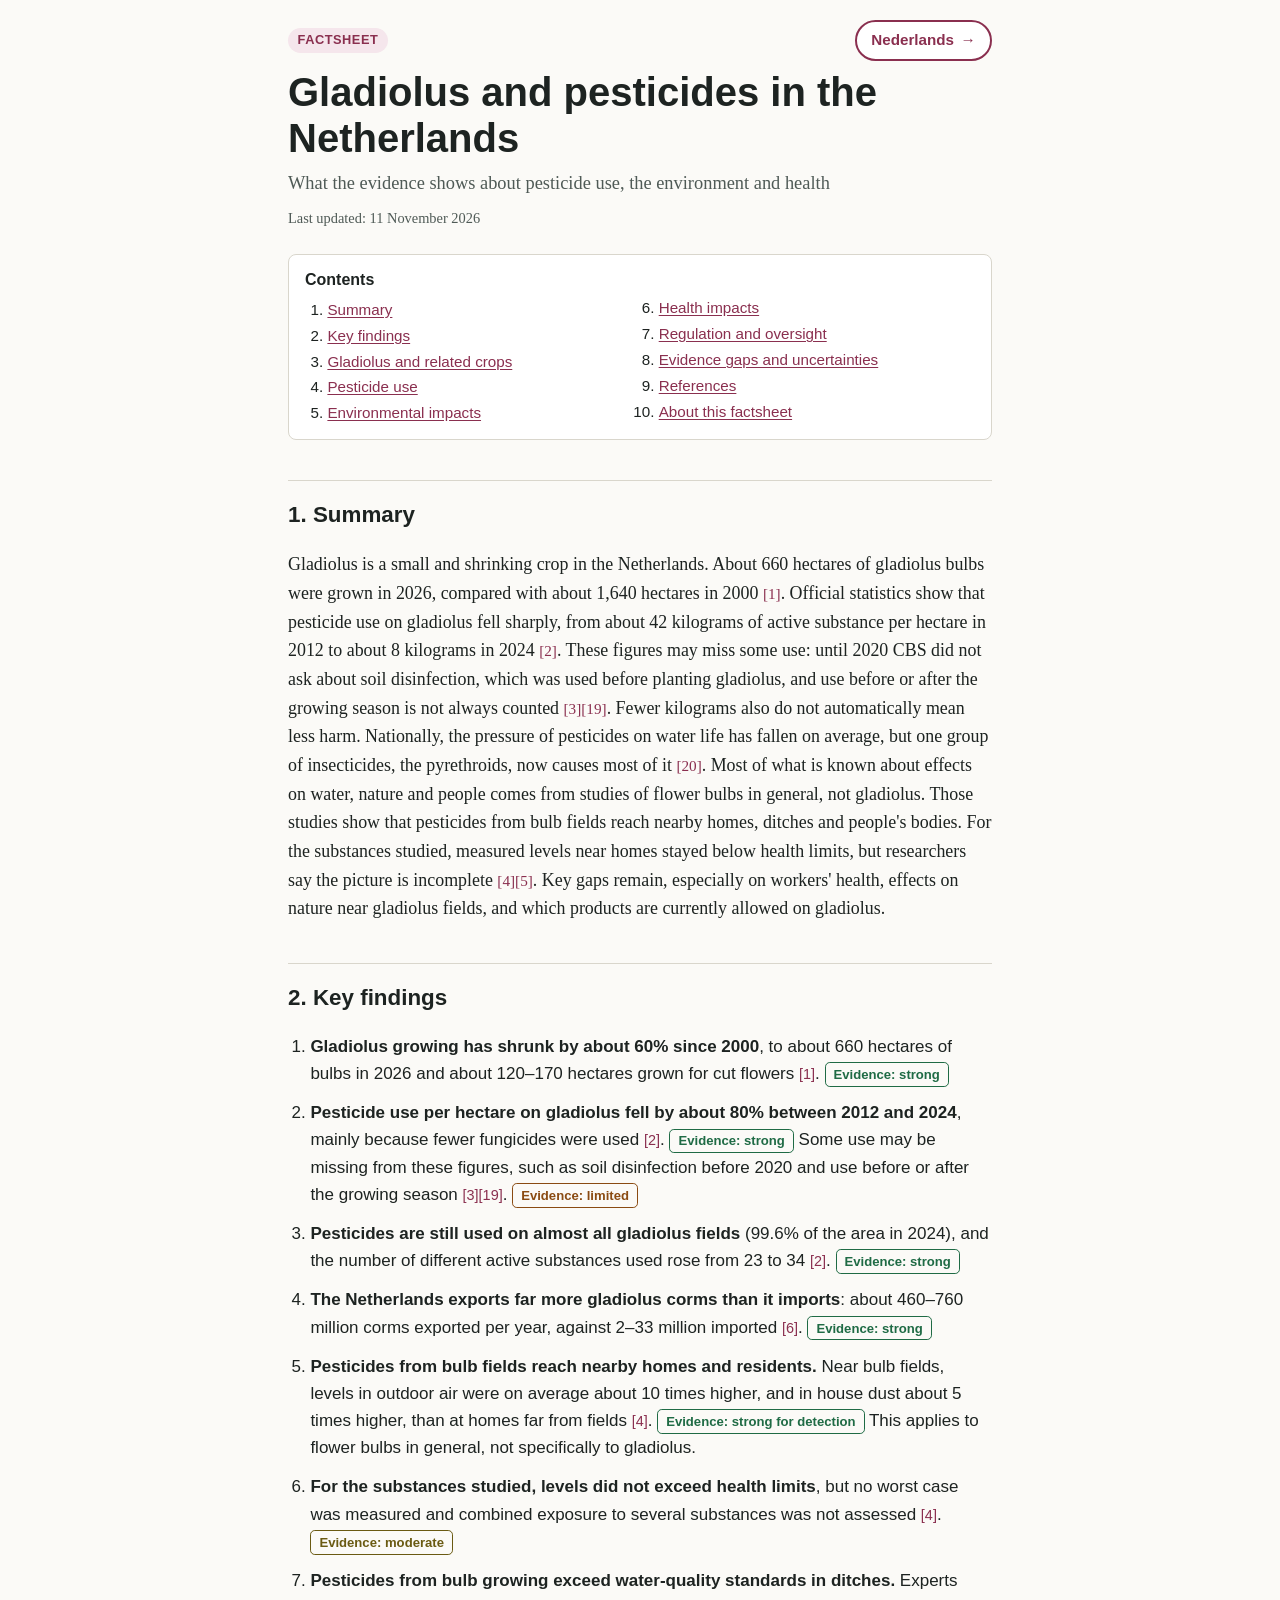
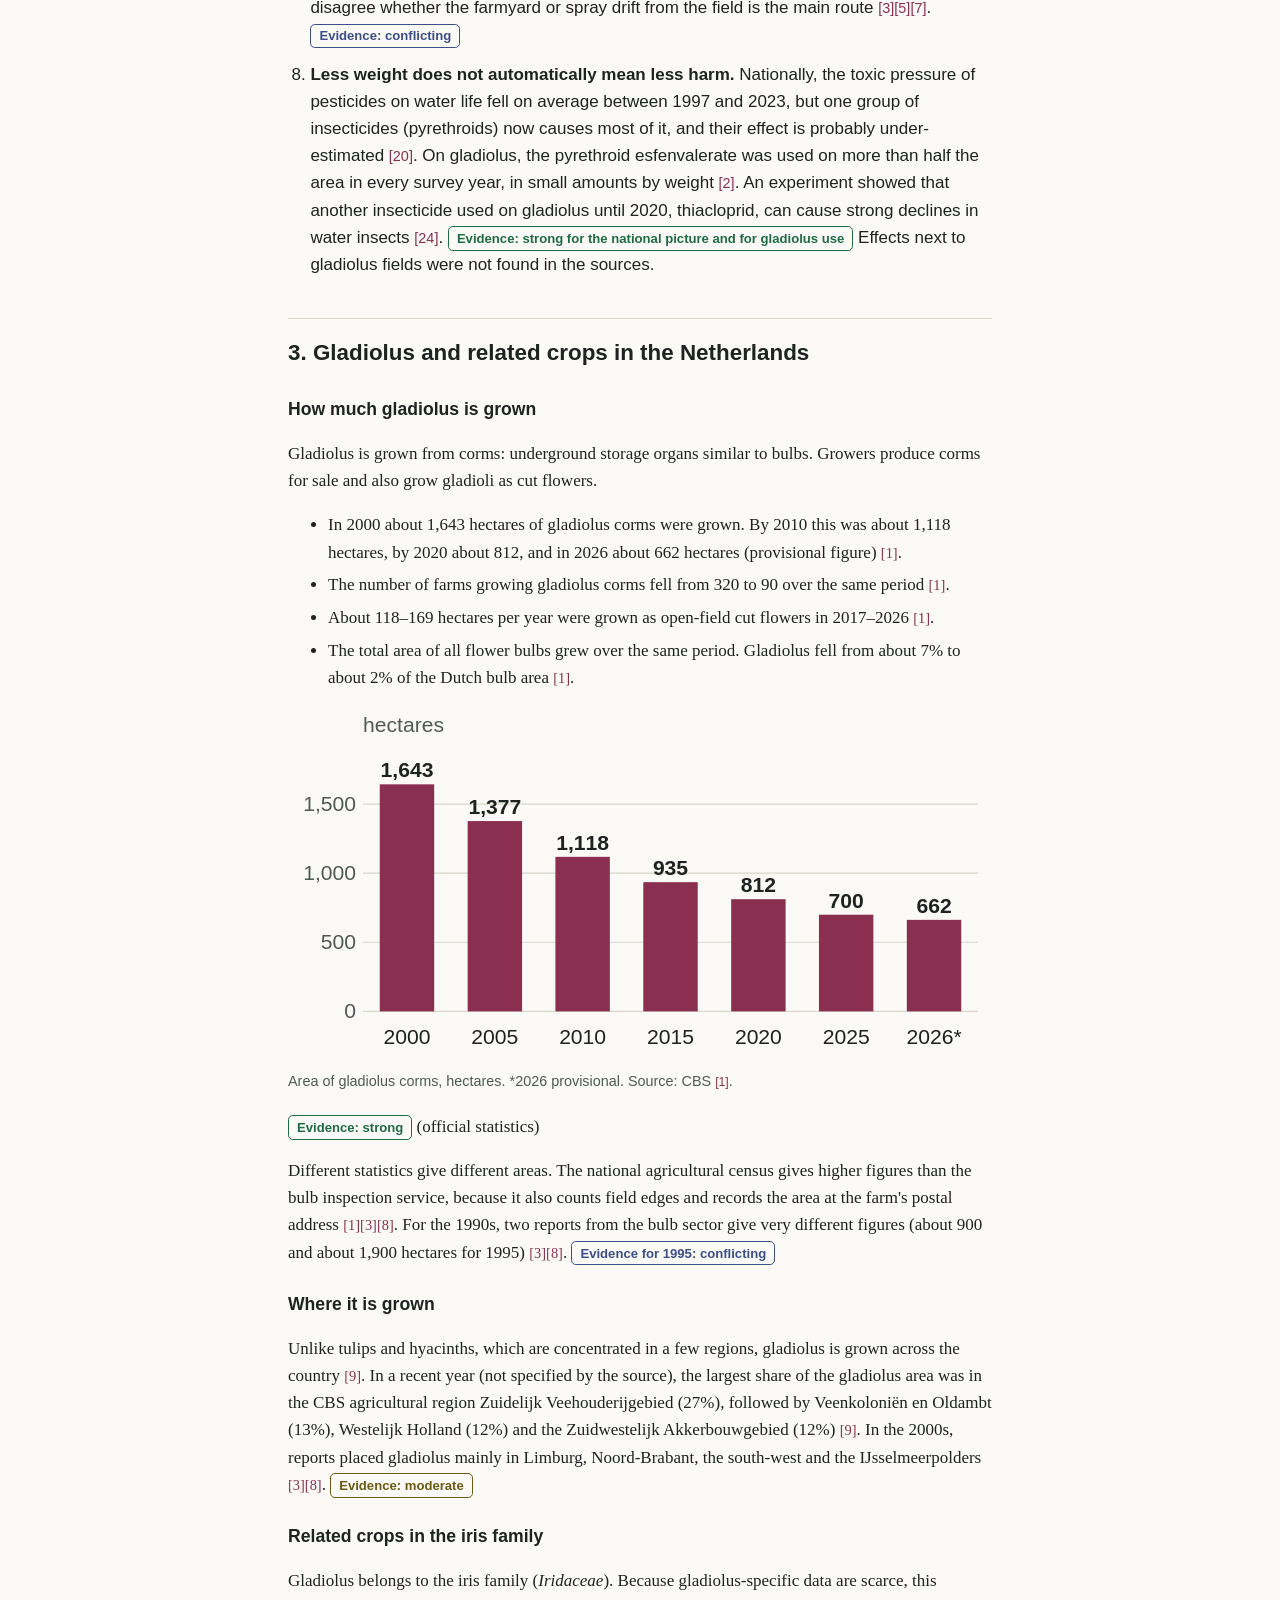
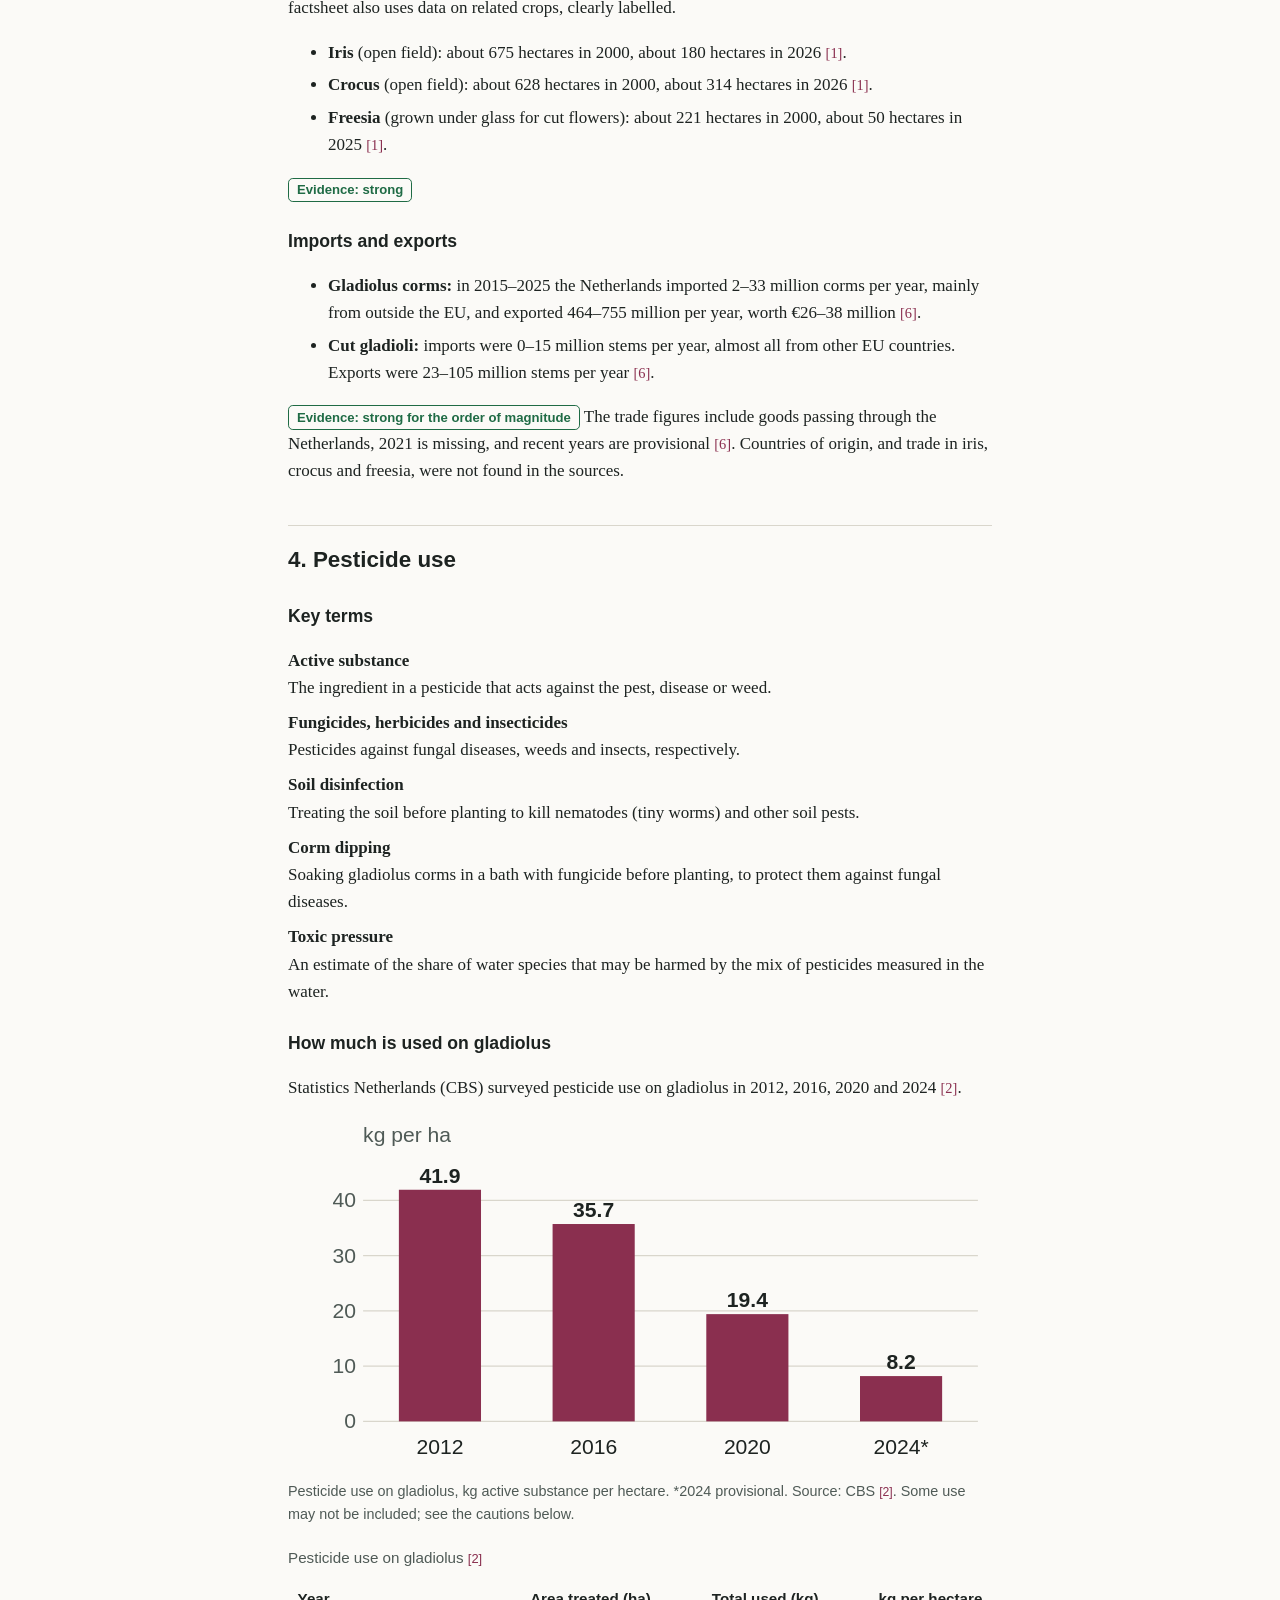
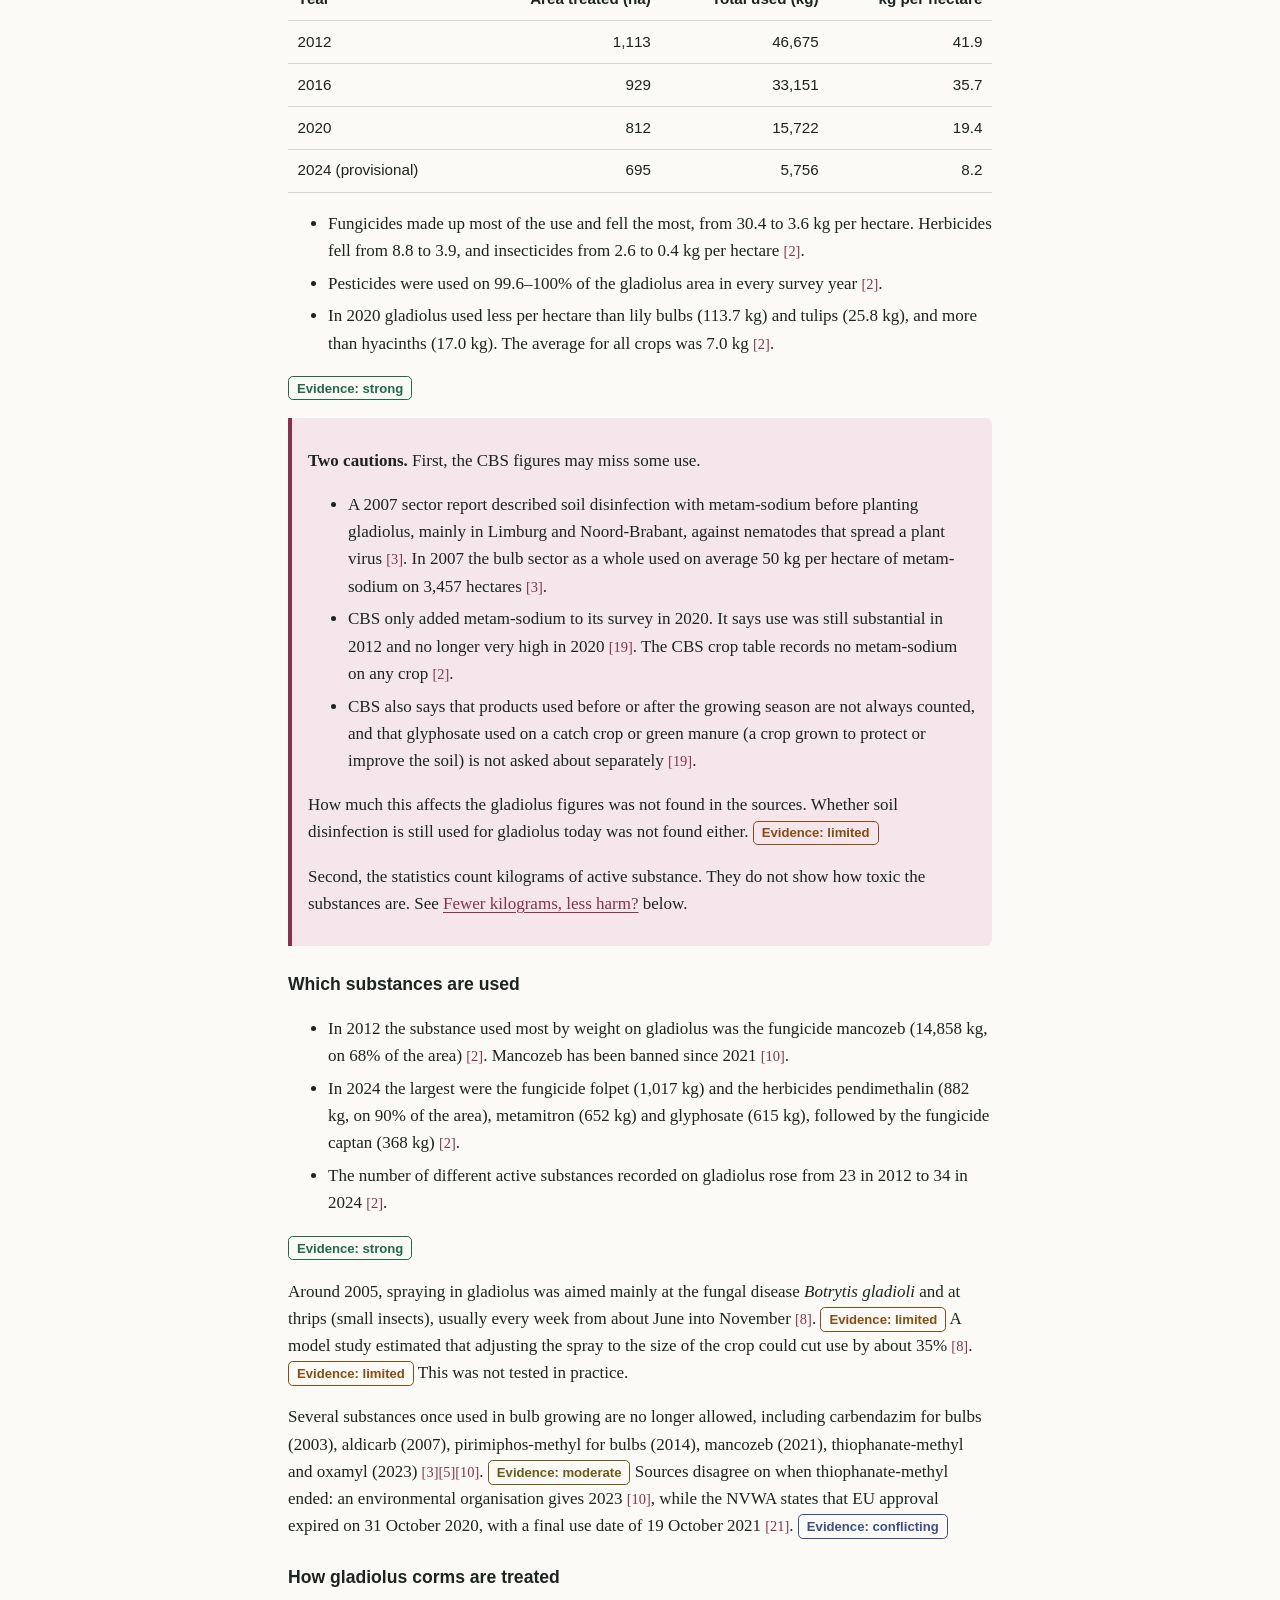
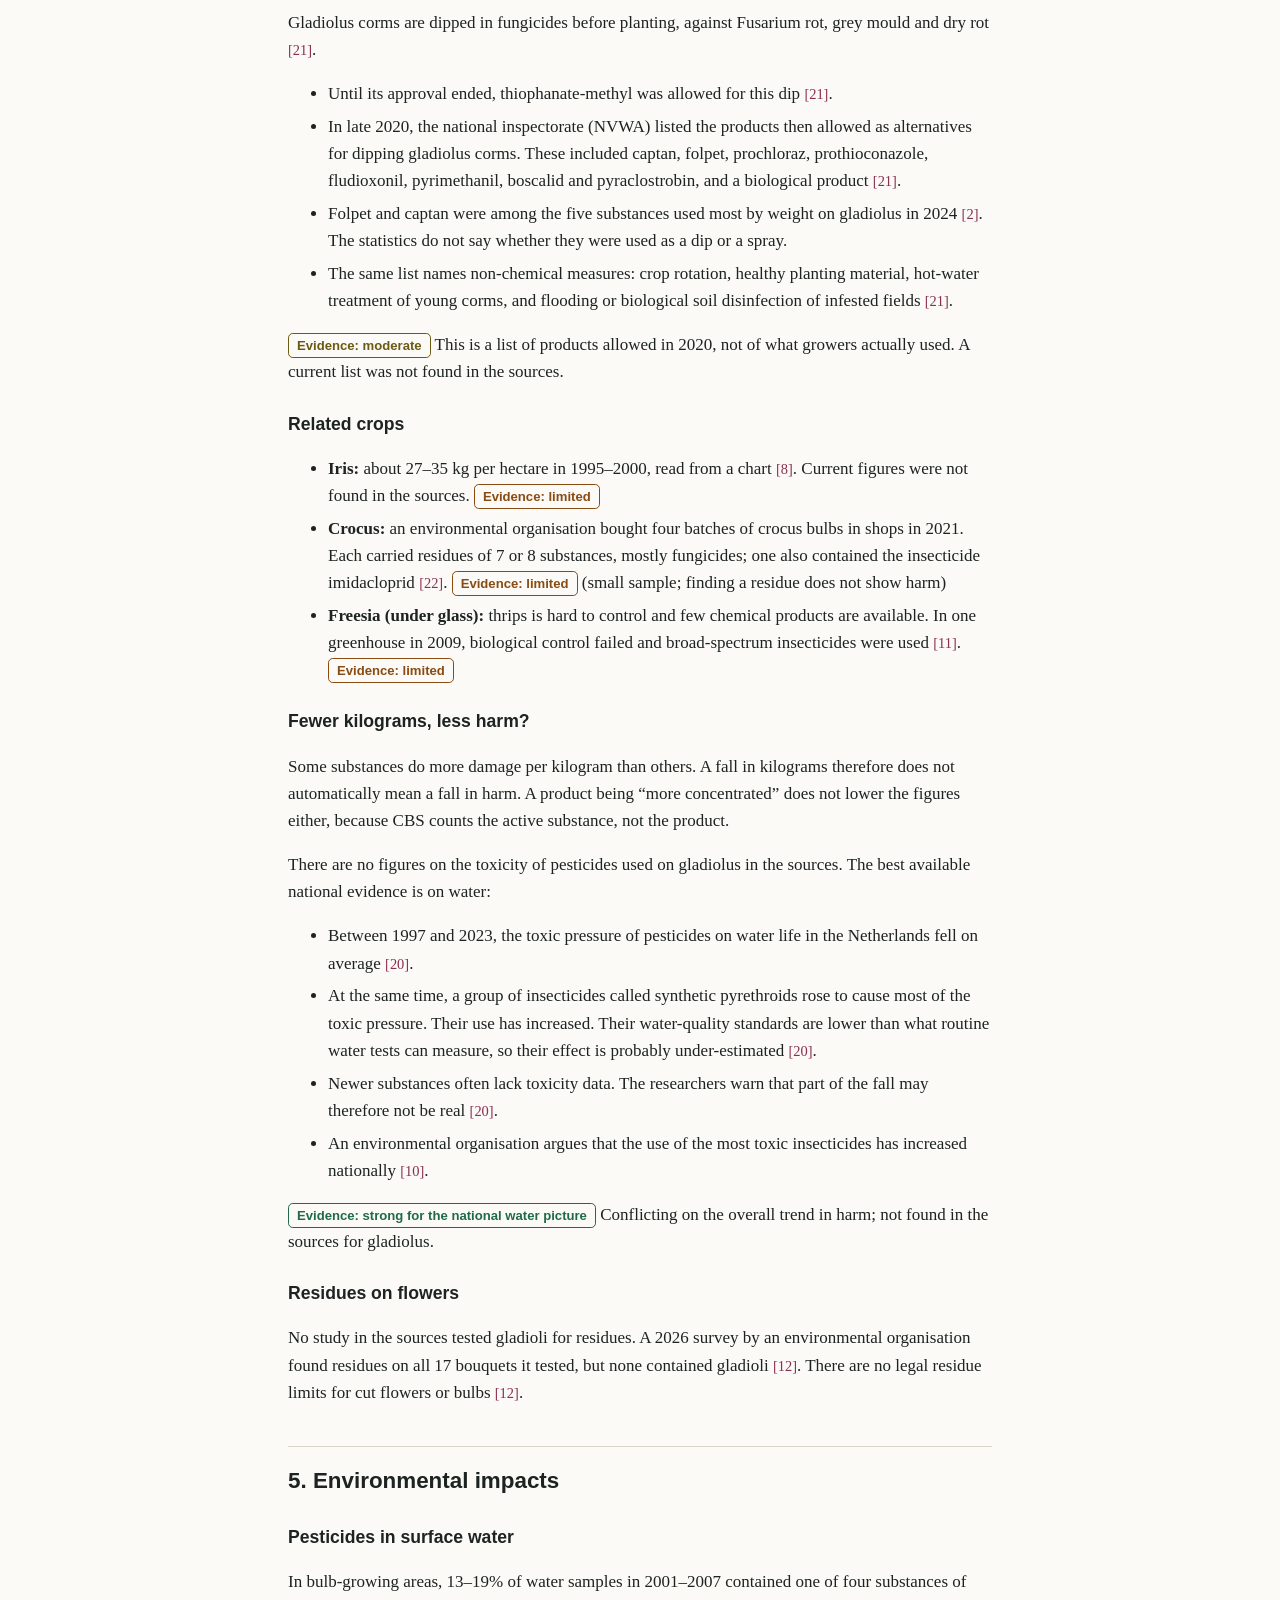
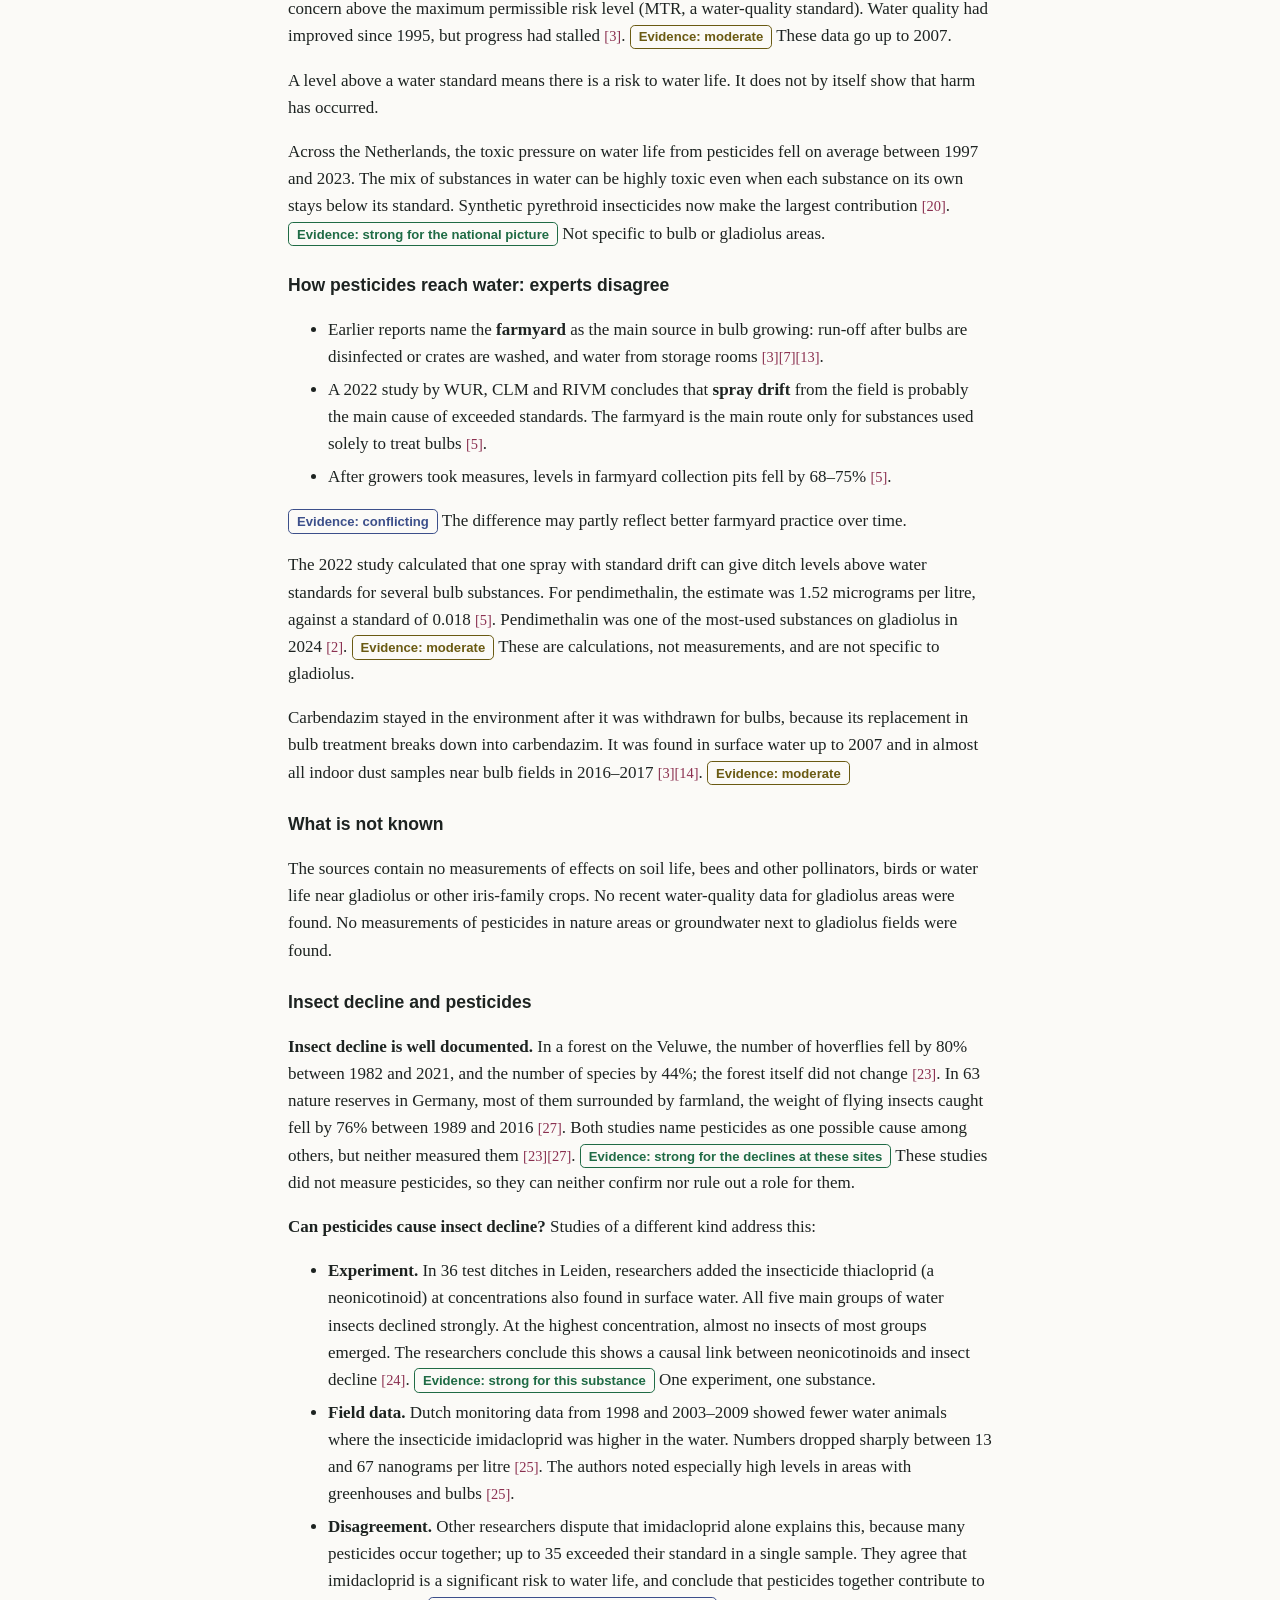
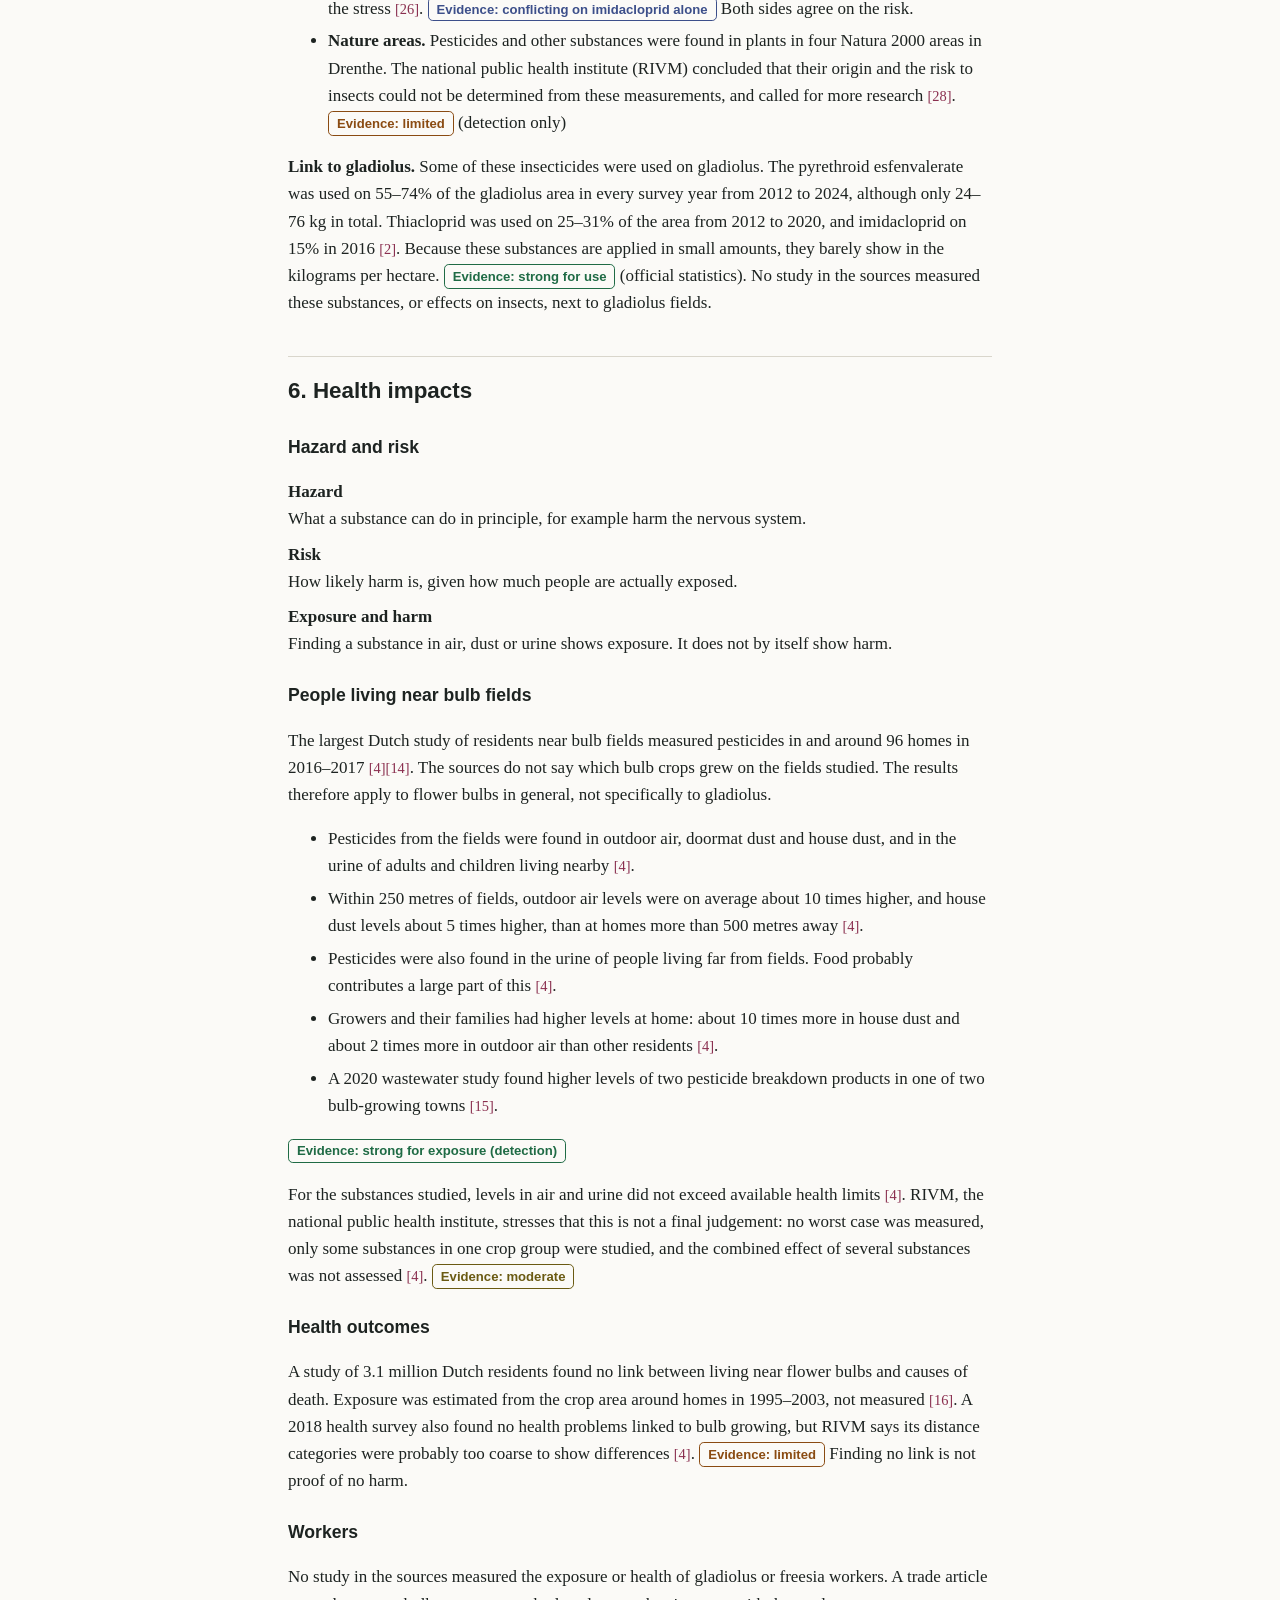
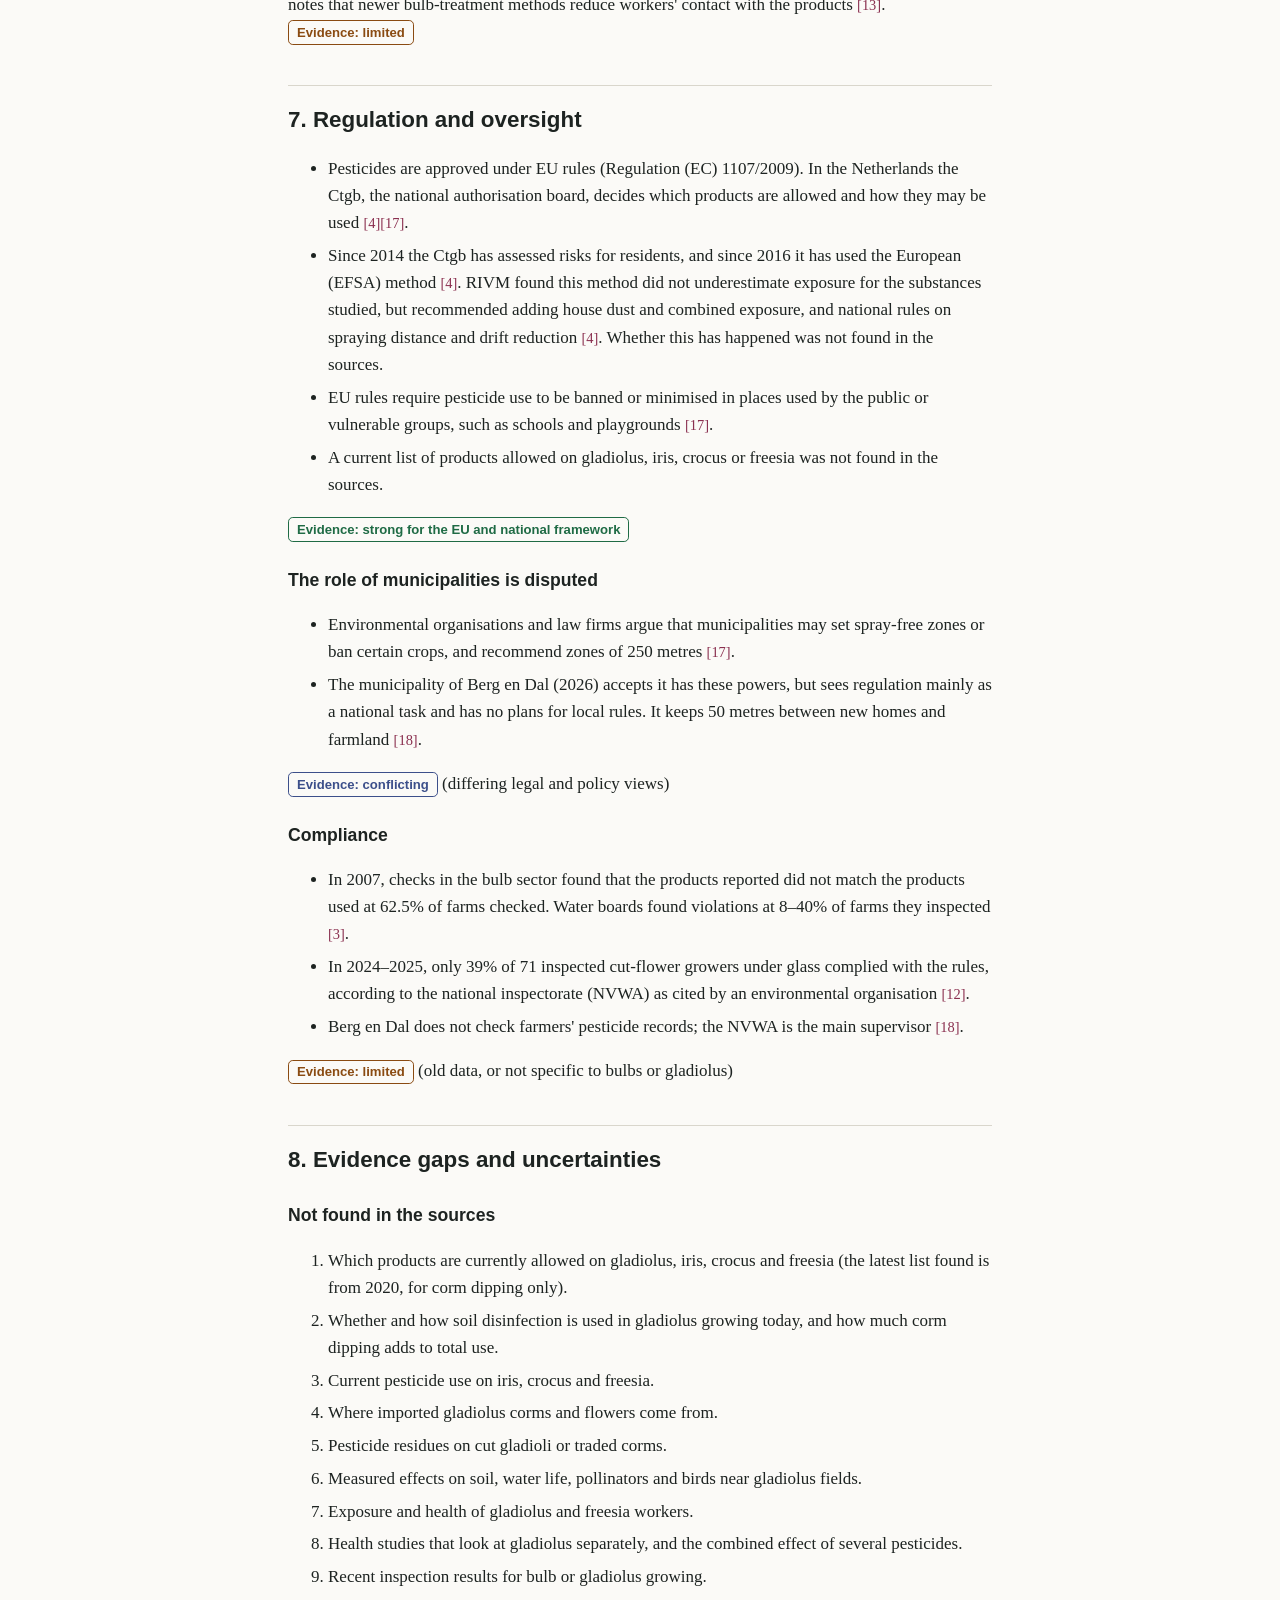
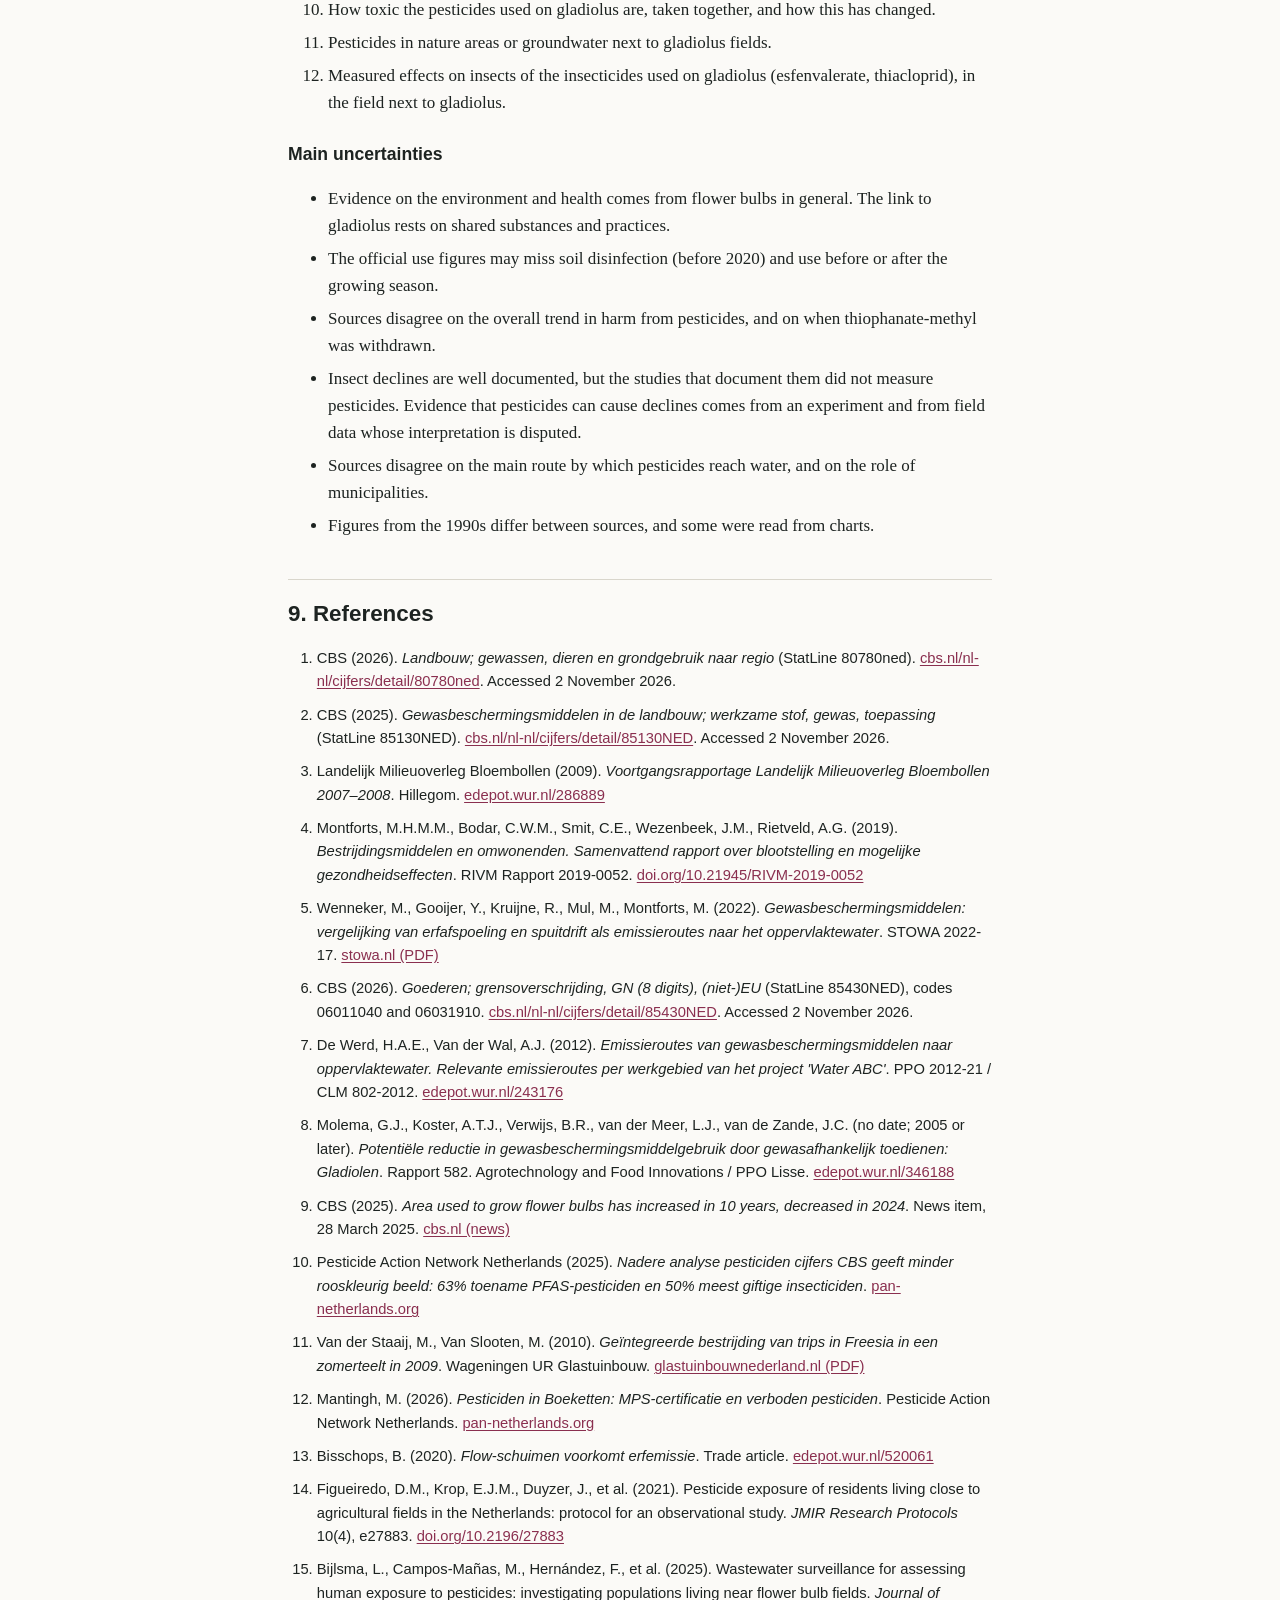
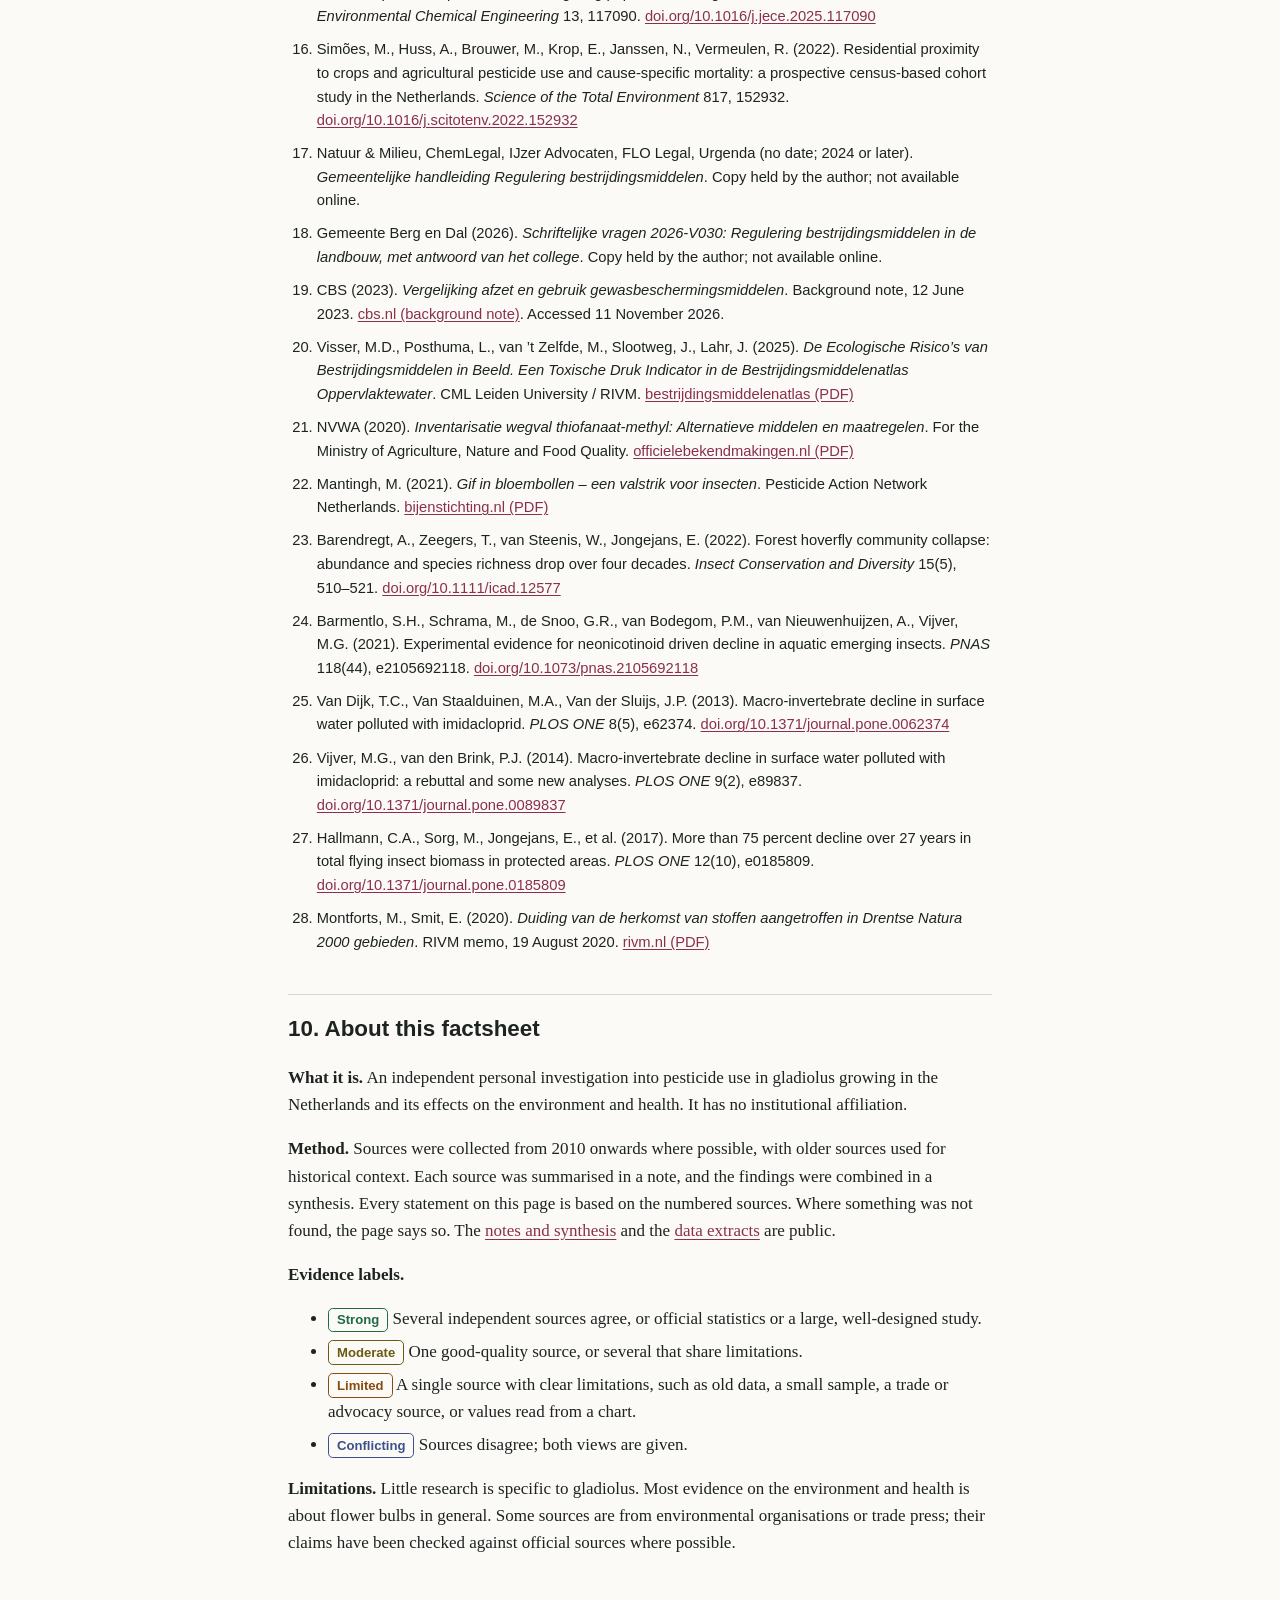
==== commit 924804e5: "Add sources for research questions 8-10 and insect decline evidence - New source notes S20-S30: hove" ====
--- a/docs/index.html
+++ b/docs/index.html
@@ -19,7 +19,7 @@
     </div>
     <h1>Gladiolus and pesticides in the Netherlands</h1>
     <p class="subtitle">What the evidence shows about pesticide use, the environment and health</p>
-    <p class="updated">Last updated: <time datetime="2026-11-02">2 November 2026</time></p>
+    <p class="updated">Last updated: <time datetime="2026-11-11">11 November 2026</time></p>
 
     <nav class="toc" aria-labelledby="toc-title">
       <h2 id="toc-title">Contents</h2>
@@ -41,19 +41,20 @@
   <main id="main">
     <section aria-labelledby="summary">
       <h2 id="summary">1. Summary</h2>
-      <p class="summary">Gladiolus is a small and shrinking crop in the Netherlands. About 660 hectares of gladiolus bulbs were grown in 2026, compared with about 1,640 hectares in 2000 <a class="cite" href="#ref-1">[1]</a>. Official statistics show that pesticide use on gladiolus fell sharply, from about 42 kilograms of active substance per hectare in 2012 to about 8 kilograms in 2024 <a class="cite" href="#ref-2">[2]</a>. These figures probably do not include soil disinfection before planting, which has been common in gladiolus growing <a class="cite" href="#ref-2">[2]</a><a class="cite" href="#ref-3">[3]</a>. Most of what is known about effects on water, nature and people comes from studies of flower bulbs in general, not gladiolus. Those studies show that pesticides from bulb fields reach nearby homes, ditches and people's bodies. For the substances studied, measured levels near homes stayed below health limits, but researchers say the picture is incomplete <a class="cite" href="#ref-4">[4]</a><a class="cite" href="#ref-5">[5]</a>. Key gaps remain, especially on workers' health, effects on nature, and which products are currently allowed on gladiolus.</p>
+      <p class="summary">Gladiolus is a small and shrinking crop in the Netherlands. About 660 hectares of gladiolus bulbs were grown in 2026, compared with about 1,640 hectares in 2000 <a class="cite" href="#ref-1">[1]</a>. Official statistics show that pesticide use on gladiolus fell sharply, from about 42 kilograms of active substance per hectare in 2012 to about 8 kilograms in 2024 <a class="cite" href="#ref-2">[2]</a>. These figures may miss some use: until 2020 CBS did not ask about soil disinfection, which was used before planting gladiolus, and use before or after the growing season is not always counted <a class="cite" href="#ref-3">[3]</a><a class="cite" href="#ref-19">[19]</a>. Fewer kilograms also do not automatically mean less harm. Nationally, the pressure of pesticides on water life has fallen on average, but one group of insecticides, the pyrethroids, now causes most of it <a class="cite" href="#ref-20">[20]</a>. Most of what is known about effects on water, nature and people comes from studies of flower bulbs in general, not gladiolus. Those studies show that pesticides from bulb fields reach nearby homes, ditches and people's bodies. For the substances studied, measured levels near homes stayed below health limits, but researchers say the picture is incomplete <a class="cite" href="#ref-4">[4]</a><a class="cite" href="#ref-5">[5]</a>. Key gaps remain, especially on workers' health, effects on nature near gladiolus fields, and which products are currently allowed on gladiolus.</p>
     </section>
 
     <section aria-labelledby="key-findings">
       <h2 id="key-findings">2. Key findings</h2>
       <ol class="key-findings">
         <li><strong>Gladiolus growing has shrunk by about 60% since 2000</strong>, to about 660 hectares of bulbs in 2026 and about 120–170 hectares grown for cut flowers <a class="cite" href="#ref-1">[1]</a>. <span class="evidence strong">Evidence: strong</span></li>
-        <li><strong>Pesticide use per hectare on gladiolus fell by about 80% between 2012 and 2024</strong>, mainly because fewer fungicides were used <a class="cite" href="#ref-2">[2]</a>. <span class="evidence strong">Evidence: strong</span> Soil disinfection is probably not included in these figures <a class="cite" href="#ref-2">[2]</a><a class="cite" href="#ref-3">[3]</a>. <span class="evidence limited">Evidence: limited</span></li>
+        <li><strong>Pesticide use per hectare on gladiolus fell by about 80% between 2012 and 2024</strong>, mainly because fewer fungicides were used <a class="cite" href="#ref-2">[2]</a>. <span class="evidence strong">Evidence: strong</span> Some use may be missing from these figures, such as soil disinfection before 2020 and use before or after the growing season <a class="cite" href="#ref-3">[3]</a><a class="cite" href="#ref-19">[19]</a>. <span class="evidence limited">Evidence: limited</span></li>
         <li><strong>Pesticides are still used on almost all gladiolus fields</strong> (99.6% of the area in 2024), and the number of different active substances used rose from 23 to 34 <a class="cite" href="#ref-2">[2]</a>. <span class="evidence strong">Evidence: strong</span></li>
         <li><strong>The Netherlands exports far more gladiolus corms than it imports</strong>: about 460–760 million corms exported per year, against 2–33 million imported <a class="cite" href="#ref-6">[6]</a>. <span class="evidence strong">Evidence: strong</span></li>
         <li><strong>Pesticides from bulb fields reach nearby homes and residents.</strong> Near bulb fields, levels in outdoor air were on average about 10 times higher, and in house dust about 5 times higher, than at homes far from fields <a class="cite" href="#ref-4">[4]</a>. <span class="evidence strong">Evidence: strong for detection</span> This applies to flower bulbs in general, not specifically to gladiolus.</li>
         <li><strong>For the substances studied, levels did not exceed health limits</strong>, but no worst case was measured and combined exposure to several substances was not assessed <a class="cite" href="#ref-4">[4]</a>. <span class="evidence moderate">Evidence: moderate</span></li>
         <li><strong>Pesticides from bulb growing exceed water-quality standards in ditches.</strong> Experts disagree whether the farmyard or spray drift from the field is the main route <a class="cite" href="#ref-3">[3]</a><a class="cite" href="#ref-5">[5]</a><a class="cite" href="#ref-7">[7]</a>. <span class="evidence conflicting">Evidence: conflicting</span></li>
+        <li><strong>Less weight does not automatically mean less harm.</strong> Nationally, the toxic pressure of pesticides on water life fell on average between 1997 and 2023, but one group of insecticides (pyrethroids) now causes most of it, and their effect is probably under-estimated <a class="cite" href="#ref-20">[20]</a>. On gladiolus, the pyrethroid esfenvalerate was used on more than half the area in every survey year, in small amounts by weight <a class="cite" href="#ref-2">[2]</a>. An experiment showed that another insecticide used on gladiolus until 2020, thiacloprid, can cause strong declines in water insects <a class="cite" href="#ref-24">[24]</a>. <span class="evidence strong">Evidence: strong for the national picture and for gladiolus use</span> Effects next to gladiolus fields were not found in the sources.</li>
       </ol>
     </section>
 
@@ -138,6 +139,10 @@
         <dd>Pesticides against fungal diseases, weeds and insects, respectively.</dd>
         <dt>Soil disinfection</dt>
         <dd>Treating the soil before planting to kill nematodes (tiny worms) and other soil pests.</dd>
+        <dt>Corm dipping</dt>
+        <dd>Soaking gladiolus corms in a bath with fungicide before planting, to protect them against fungal diseases.</dd>
+        <dt>Toxic pressure</dt>
+        <dd>An estimate of the share of water species that may be harmed by the mix of pesticides measured in the water.</dd>
       </dl>
 
       <h3>How much is used on gladiolus</h3>
@@ -169,7 +174,7 @@
       <text x="522.5" y="284.0" text-anchor="middle">2024*</text>
       <text class="axis" x="64" y="18" text-anchor="start">kg per ha</text>
       </svg>
-      <figcaption id="chart-use-cap">Pesticide use on gladiolus, kg active substance per hectare. *2024 provisional. Source: CBS <a class="cite" href="#ref-2">[2]</a>. Soil disinfection probably not included.</figcaption>
+      <figcaption id="chart-use-cap">Pesticide use on gladiolus, kg active substance per hectare. *2024 provisional. Source: CBS <a class="cite" href="#ref-2">[2]</a>. Some use may not be included; see the cautions below.</figcaption>
       </figure>
       <div class="table-wrap">
         <table>
@@ -193,8 +198,14 @@
       <p><span class="evidence strong">Evidence: strong</span></p>
 
       <div class="note">
-        <p><strong>Two cautions.</strong> First, the CBS figures probably leave out soil disinfection: CBS records no use of the main soil disinfectant, metam-sodium, on any crop <a class="cite" href="#ref-2">[2]</a>. A 2007 sector report described soil disinfection before planting gladiolus, mainly in Limburg and Noord-Brabant, after other products against soil pests disappeared <a class="cite" href="#ref-3">[3]</a>. In 2007 the bulb sector as a whole used on average 50 kg per hectare of metam-sodium on 3,457 hectares <a class="cite" href="#ref-3">[3]</a>. Current practice was not found in the sources. <span class="evidence limited">Evidence: limited</span></p>
-        <p>Second, less weight does not mean less harm. The statistics do not measure how toxic the substances are.</p>
+        <p><strong>Two cautions.</strong> First, the CBS figures may miss some use.</p>
+        <ul>
+        <li>A 2007 sector report described soil disinfection with metam-sodium before planting gladiolus, mainly in Limburg and Noord-Brabant, against nematodes that spread a plant virus <a class="cite" href="#ref-3">[3]</a>. In 2007 the bulb sector as a whole used on average 50 kg per hectare of metam-sodium on 3,457 hectares <a class="cite" href="#ref-3">[3]</a>.</li>
+        <li>CBS only added metam-sodium to its survey in 2020. It says use was still substantial in 2012 and no longer very high in 2020 <a class="cite" href="#ref-19">[19]</a>. The CBS crop table records no metam-sodium on any crop <a class="cite" href="#ref-2">[2]</a>.</li>
+        <li>CBS also says that products used before or after the growing season are not always counted, and that glyphosate used on a catch crop or green manure (a crop grown to protect or improve the soil) is not asked about separately <a class="cite" href="#ref-19">[19]</a>.</li>
+      </ul>
+        <p>How much this affects the gladiolus figures was not found in the sources. Whether soil disinfection is still used for gladiolus today was not found either. <span class="evidence limited">Evidence: limited</span></p>
+        <p>Second, the statistics count kilograms of active substance. They do not show how toxic the substances are. See <a href="#fewer-kg">Fewer kilograms, less harm?</a> below.</p>
       </div>
 
       <h3>Which substances are used</h3>
@@ -205,13 +216,35 @@
       </ul>
       <p><span class="evidence strong">Evidence: strong</span></p>
       <p>Around 2005, spraying in gladiolus was aimed mainly at the fungal disease <i>Botrytis gladioli</i> and at thrips (small insects), usually every week from about June into November <a class="cite" href="#ref-8">[8]</a>. <span class="evidence limited">Evidence: limited</span> A model study estimated that adjusting the spray to the size of the crop could cut use by about 35% <a class="cite" href="#ref-8">[8]</a>. <span class="evidence limited">Evidence: limited</span> This was not tested in practice.</p>
-      <p>Several substances once used in bulb growing are no longer allowed, including carbendazim for bulbs (2003), aldicarb (2007), pirimiphos-methyl for bulbs (2014), mancozeb (2021), thiophanate-methyl (2023) and oxamyl (2023) <a class="cite" href="#ref-3">[3]</a><a class="cite" href="#ref-5">[5]</a><a class="cite" href="#ref-10">[10]</a>. <span class="evidence moderate">Evidence: moderate</span></p>
+      <p>Several substances once used in bulb growing are no longer allowed, including carbendazim for bulbs (2003), aldicarb (2007), pirimiphos-methyl for bulbs (2014), mancozeb (2021), thiophanate-methyl and oxamyl (2023) <a class="cite" href="#ref-3">[3]</a><a class="cite" href="#ref-5">[5]</a><a class="cite" href="#ref-10">[10]</a>. <span class="evidence moderate">Evidence: moderate</span> Sources disagree on when thiophanate-methyl ended: an environmental organisation gives 2023 <a class="cite" href="#ref-10">[10]</a>, while the NVWA states that EU approval expired on 31 October 2020, with a final use date of 19 October 2021 <a class="cite" href="#ref-21">[21]</a>. <span class="evidence conflicting">Evidence: conflicting</span></p>
+
+      <h3>How gladiolus corms are treated</h3>
+      <p>Gladiolus corms are dipped in fungicides before planting, against Fusarium rot, grey mould and dry rot <a class="cite" href="#ref-21">[21]</a>.</p>
+      <ul>
+        <li>Until its approval ended, thiophanate-methyl was allowed for this dip <a class="cite" href="#ref-21">[21]</a>.</li>
+        <li>In late 2020, the national inspectorate (NVWA) listed the products then allowed as alternatives for dipping gladiolus corms. These included captan, folpet, prochloraz, prothioconazole, fludioxonil, pyrimethanil, boscalid and pyraclostrobin, and a biological product <a class="cite" href="#ref-21">[21]</a>.</li>
+        <li>Folpet and captan were among the five substances used most by weight on gladiolus in 2024 <a class="cite" href="#ref-2">[2]</a>. The statistics do not say whether they were used as a dip or a spray.</li>
+        <li>The same list names non-chemical measures: crop rotation, healthy planting material, hot-water treatment of young corms, and flooding or biological soil disinfection of infested fields <a class="cite" href="#ref-21">[21]</a>.</li>
+      </ul>
+      <p><span class="evidence moderate">Evidence: moderate</span> This is a list of products allowed in 2020, not of what growers actually used. A current list was not found in the sources.</p>
 
       <h3>Related crops</h3>
       <ul>
         <li><strong>Iris:</strong> about 27–35 kg per hectare in 1995–2000, read from a chart <a class="cite" href="#ref-8">[8]</a>. Current figures were not found in the sources. <span class="evidence limited">Evidence: limited</span></li>
+        <li><strong>Crocus:</strong> an environmental organisation bought four batches of crocus bulbs in shops in 2021. Each carried residues of 7 or 8 substances, mostly fungicides; one also contained the insecticide imidacloprid <a class="cite" href="#ref-22">[22]</a>. <span class="evidence limited">Evidence: limited</span> (small sample; finding a residue does not show harm)</li>
         <li><strong>Freesia (under glass):</strong> thrips is hard to control and few chemical products are available. In one greenhouse in 2009, biological control failed and broad-spectrum insecticides were used <a class="cite" href="#ref-11">[11]</a>. <span class="evidence limited">Evidence: limited</span></li>
       </ul>
+
+      <h3 id="fewer-kg">Fewer kilograms, less harm?</h3>
+      <p>Some substances do more damage per kilogram than others. A fall in kilograms therefore does not automatically mean a fall in harm. A product being “more concentrated” does not lower the figures either, because CBS counts the active substance, not the product.</p>
+      <p>There are no figures on the toxicity of pesticides used on gladiolus in the sources. The best available national evidence is on water:</p>
+      <ul>
+        <li>Between 1997 and 2023, the toxic pressure of pesticides on water life in the Netherlands fell on average <a class="cite" href="#ref-20">[20]</a>.</li>
+        <li>At the same time, a group of insecticides called synthetic pyrethroids rose to cause most of the toxic pressure. Their use has increased. Their water-quality standards are lower than what routine water tests can measure, so their effect is probably under-estimated <a class="cite" href="#ref-20">[20]</a>.</li>
+        <li>Newer substances often lack toxicity data. The researchers warn that part of the fall may therefore not be real <a class="cite" href="#ref-20">[20]</a>.</li>
+        <li>An environmental organisation argues that the use of the most toxic insecticides has increased nationally <a class="cite" href="#ref-10">[10]</a>.</li>
+      </ul>
+      <p><span class="evidence strong">Evidence: strong for the national water picture</span> Conflicting on the overall trend in harm; not found in the sources for gladiolus.</p>
 
       <h3>Residues on flowers</h3>
       <p>No study in the sources tested gladioli for residues. A 2026 survey by an environmental organisation found residues on all 17 bouquets it tested, but none contained gladioli <a class="cite" href="#ref-12">[12]</a>. There are no legal residue limits for cut flowers or bulbs <a class="cite" href="#ref-12">[12]</a>.</p>
@@ -223,6 +256,7 @@
       <h3>Pesticides in surface water</h3>
       <p>In bulb-growing areas, 13–19% of water samples in 2001–2007 contained one of four substances of concern above the maximum permissible risk level (MTR, a water-quality standard). Water quality had improved since 1995, but progress had stalled <a class="cite" href="#ref-3">[3]</a>. <span class="evidence moderate">Evidence: moderate</span> These data go up to 2007.</p>
       <p>A level above a water standard means there is a risk to water life. It does not by itself show that harm has occurred.</p>
+      <p>Across the Netherlands, the toxic pressure on water life from pesticides fell on average between 1997 and 2023. The mix of substances in water can be highly toxic even when each substance on its own stays below its standard. Synthetic pyrethroid insecticides now make the largest contribution <a class="cite" href="#ref-20">[20]</a>. <span class="evidence strong">Evidence: strong for the national picture</span> Not specific to bulb or gladiolus areas.</p>
 
       <h3>How pesticides reach water: experts disagree</h3>
       <ul>
@@ -235,7 +269,18 @@
       <p>Carbendazim stayed in the environment after it was withdrawn for bulbs, because its replacement in bulb treatment breaks down into carbendazim. It was found in surface water up to 2007 and in almost all indoor dust samples near bulb fields in 2016–2017 <a class="cite" href="#ref-3">[3]</a><a class="cite" href="#ref-14">[14]</a>. <span class="evidence moderate">Evidence: moderate</span></p>
 
       <h3>What is not known</h3>
-      <p>The sources contain no measurements of effects on soil life, bees and other pollinators, birds or water life near gladiolus or other iris-family crops. No recent water-quality data for gladiolus areas were found.</p>
+      <p>The sources contain no measurements of effects on soil life, bees and other pollinators, birds or water life near gladiolus or other iris-family crops. No recent water-quality data for gladiolus areas were found. No measurements of pesticides in nature areas or groundwater next to gladiolus fields were found.</p>
+
+      <h3>Insect decline and pesticides</h3>
+      <p><strong>Insect decline is well documented.</strong> In a forest on the Veluwe, the number of hoverflies fell by 80% between 1982 and 2021, and the number of species by 44%; the forest itself did not change <a class="cite" href="#ref-23">[23]</a>. In 63 nature reserves in Germany, most of them surrounded by farmland, the weight of flying insects caught fell by 76% between 1989 and 2016 <a class="cite" href="#ref-27">[27]</a>. Both studies name pesticides as one possible cause among others, but neither measured them <a class="cite" href="#ref-23">[23]</a><a class="cite" href="#ref-27">[27]</a>. <span class="evidence strong">Evidence: strong for the declines at these sites</span> These studies did not measure pesticides, so they can neither confirm nor rule out a role for them.</p>
+      <p><strong>Can pesticides cause insect decline?</strong> Studies of a different kind address this:</p>
+      <ul>
+        <li><strong>Experiment.</strong> In 36 test ditches in Leiden, researchers added the insecticide thiacloprid (a neonicotinoid) at concentrations also found in surface water. All five main groups of water insects declined strongly. At the highest concentration, almost no insects of most groups emerged. The researchers conclude this shows a causal link between neonicotinoids and insect decline <a class="cite" href="#ref-24">[24]</a>. <span class="evidence strong">Evidence: strong for this substance</span> One experiment, one substance.</li>
+        <li><strong>Field data.</strong> Dutch monitoring data from 1998 and 2003–2009 showed fewer water animals where the insecticide imidacloprid was higher in the water. Numbers dropped sharply between 13 and 67 nanograms per litre <a class="cite" href="#ref-25">[25]</a>. The authors noted especially high levels in areas with greenhouses and bulbs <a class="cite" href="#ref-25">[25]</a>.</li>
+        <li><strong>Disagreement.</strong> Other researchers dispute that imidacloprid alone explains this, because many pesticides occur together; up to 35 exceeded their standard in a single sample. They agree that imidacloprid is a significant risk to water life, and conclude that pesticides together contribute to the stress <a class="cite" href="#ref-26">[26]</a>. <span class="evidence conflicting">Evidence: conflicting on imidacloprid alone</span> Both sides agree on the risk.</li>
+        <li><strong>Nature areas.</strong> Pesticides and other substances were found in plants in four Natura 2000 areas in Drenthe. The national public health institute (RIVM) concluded that their origin and the risk to insects could not be determined from these measurements, and called for more research <a class="cite" href="#ref-28">[28]</a>. <span class="evidence limited">Evidence: limited</span> (detection only)</li>
+      </ul>
+      <p><strong>Link to gladiolus.</strong> Some of these insecticides were used on gladiolus. The pyrethroid esfenvalerate was used on 55–74% of the gladiolus area in every survey year from 2012 to 2024, although only 24–76 kg in total. Thiacloprid was used on 25–31% of the area from 2012 to 2020, and imidacloprid on 15% in 2016 <a class="cite" href="#ref-2">[2]</a>. Because these substances are applied in small amounts, they barely show in the kilograms per hectare. <span class="evidence strong">Evidence: strong for use</span> (official statistics). No study in the sources measured these substances, or effects on insects, next to gladiolus fields.</p>
     </section>
 
     <section aria-labelledby="health">
@@ -300,8 +345,8 @@
       <h2 id="gaps">8. Evidence gaps and uncertainties</h2>
       <h3>Not found in the sources</h3>
       <ol>
-        <li>Which products are currently allowed on gladiolus, iris, crocus and freesia.</li>
-        <li>How much soil and corm disinfection is used in gladiolus growing today.</li>
+        <li>Which products are currently allowed on gladiolus, iris, crocus and freesia (the latest list found is from 2020, for corm dipping only).</li>
+        <li>Whether and how soil disinfection is used in gladiolus growing today, and how much corm dipping adds to total use.</li>
         <li>Current pesticide use on iris, crocus and freesia.</li>
         <li>Where imported gladiolus corms and flowers come from.</li>
         <li>Pesticide residues on cut gladioli or traded corms.</li>
@@ -309,11 +354,16 @@
         <li>Exposure and health of gladiolus and freesia workers.</li>
         <li>Health studies that look at gladiolus separately, and the combined effect of several pesticides.</li>
         <li>Recent inspection results for bulb or gladiolus growing.</li>
+        <li>How toxic the pesticides used on gladiolus are, taken together, and how this has changed.</li>
+        <li>Pesticides in nature areas or groundwater next to gladiolus fields.</li>
+        <li>Measured effects on insects of the insecticides used on gladiolus (esfenvalerate, thiacloprid), in the field next to gladiolus.</li>
       </ol>
       <h3>Main uncertainties</h3>
       <ul>
         <li>Evidence on the environment and health comes from flower bulbs in general. The link to gladiolus rests on shared substances and practices.</li>
-        <li>The official use figures probably leave out soil disinfection.</li>
+        <li>The official use figures may miss soil disinfection (before 2020) and use before or after the growing season.</li>
+        <li>Sources disagree on the overall trend in harm from pesticides, and on when thiophanate-methyl was withdrawn.</li>
+        <li>Insect declines are well documented, but the studies that document them did not measure pesticides. Evidence that pesticides can cause declines comes from an experiment and from field data whose interpretation is disputed.</li>
         <li>Sources disagree on the main route by which pesticides reach water, and on the role of municipalities.</li>
         <li>Figures from the 1990s differ between sources, and some were read from charts.</li>
       </ul>
@@ -340,6 +390,16 @@
         <li id="ref-16">Simões, M., Huss, A., Brouwer, M., Krop, E., Janssen, N., Vermeulen, R. (2022). Residential proximity to crops and agricultural pesticide use and cause-specific mortality: a prospective census-based cohort study in the Netherlands. <i>Science of the Total Environment</i> 817, 152932. <a href="https://doi.org/10.1016/j.scitotenv.2022.152932">doi.org/10.1016/j.scitotenv.2022.152932</a></li>
         <li id="ref-17">Natuur &amp; Milieu, ChemLegal, IJzer Advocaten, FLO Legal, Urgenda (no date; 2024 or later). <i>Gemeentelijke handleiding Regulering bestrijdingsmiddelen</i>. Copy held by the author; not available online.</li>
         <li id="ref-18">Gemeente Berg en Dal (2026). <i>Schriftelijke vragen 2026-V030: Regulering bestrijdingsmiddelen in de landbouw, met antwoord van het college</i>. Copy held by the author; not available online.</li>
+        <li id="ref-19">CBS (2023). <i>Vergelijking afzet en gebruik gewasbeschermingsmiddelen</i>. Background note, 12 June 2023. <a href="https://www.cbs.nl/nl-nl/achtergrond/2023/23/vergelijking-afzet-en-gebruik-gewasbeschermingsmiddelen-2012-2020">cbs.nl (background note)</a>. Accessed 11 November 2026.</li>
+        <li id="ref-20">Visser, M.D., Posthuma, L., van ’t Zelfde, M., Slootweg, J., Lahr, J. (2025). <i>De Ecologische Risico’s van Bestrijdingsmiddelen in Beeld. Een Toxische Druk Indicator in de Bestrijdingsmiddelenatlas Oppervlaktewater</i>. CML Leiden University / RIVM. <a href="https://bmastatic.blob.core.windows.net/rapportage/Toxischedruk_rapportage_FINAL2025.pdf">bestrijdingsmiddelenatlas (PDF)</a></li>
+        <li id="ref-21">NVWA (2020). <i>Inventarisatie wegval thiofanaat-methyl: Alternatieve middelen en maatregelen</i>. For the Ministry of Agriculture, Nature and Food Quality. <a href="https://zoek.officielebekendmakingen.nl/blg-959545.pdf">officielebekendmakingen.nl (PDF)</a></li>
+        <li id="ref-22">Mantingh, M. (2021). <i>Gif in bloembollen – een valstrik voor insecten</i>. Pesticide Action Network Netherlands. <a href="https://media-new.imu.nl/storage/bijenstichting.nl/522/test-bloembollen-bestrijdingsmiddelen-2021.pdf">bijenstichting.nl (PDF)</a></li>
+        <li id="ref-23">Barendregt, A., Zeegers, T., van Steenis, W., Jongejans, E. (2022). Forest hoverfly community collapse: abundance and species richness drop over four decades. <i>Insect Conservation and Diversity</i> 15(5), 510–521. <a href="https://doi.org/10.1111/icad.12577">doi.org/10.1111/icad.12577</a></li>
+        <li id="ref-24">Barmentlo, S.H., Schrama, M., de Snoo, G.R., van Bodegom, P.M., van Nieuwenhuijzen, A., Vijver, M.G. (2021). Experimental evidence for neonicotinoid driven decline in aquatic emerging insects. <i>PNAS</i> 118(44), e2105692118. <a href="https://doi.org/10.1073/pnas.2105692118">doi.org/10.1073/pnas.2105692118</a></li>
+        <li id="ref-25">Van Dijk, T.C., Van Staalduinen, M.A., Van der Sluijs, J.P. (2013). Macro-invertebrate decline in surface water polluted with imidacloprid. <i>PLOS ONE</i> 8(5), e62374. <a href="https://doi.org/10.1371/journal.pone.0062374">doi.org/10.1371/journal.pone.0062374</a></li>
+        <li id="ref-26">Vijver, M.G., van den Brink, P.J. (2014). Macro-invertebrate decline in surface water polluted with imidacloprid: a rebuttal and some new analyses. <i>PLOS ONE</i> 9(2), e89837. <a href="https://doi.org/10.1371/journal.pone.0089837">doi.org/10.1371/journal.pone.0089837</a></li>
+        <li id="ref-27">Hallmann, C.A., Sorg, M., Jongejans, E., et al. (2017). More than 75 percent decline over 27 years in total flying insect biomass in protected areas. <i>PLOS ONE</i> 12(10), e0185809. <a href="https://doi.org/10.1371/journal.pone.0185809">doi.org/10.1371/journal.pone.0185809</a></li>
+        <li id="ref-28">Montforts, M., Smit, E. (2020). <i>Duiding van de herkomst van stoffen aangetroffen in Drentse Natura 2000 gebieden</i>. RIVM memo, 19 August 2020. <a href="https://rivm.nl/sites/default/files/2020-10/Bijlage%20memo%20Duiding%20MW%20Drenthe.pdf">rivm.nl (PDF)</a></li>
       </ol>
     </section>
 
@@ -359,7 +419,7 @@
   </main>
 
   <footer>
-    <p>Last updated: <time datetime="2026-11-02">2 November 2026</time></p>
+    <p>Last updated: <time datetime="2026-11-11">11 November 2026</time></p>
     <p>An independent personal investigation. Content licensed under <a href="https://creativecommons.org/licenses/by/4.0/">CC BY 4.0</a>. Third-party sources keep their own licences.</p>
     <p><a href="nl/" hreflang="nl" lang="nl">Deze pagina in het Nederlands</a></p>
   </footer>
